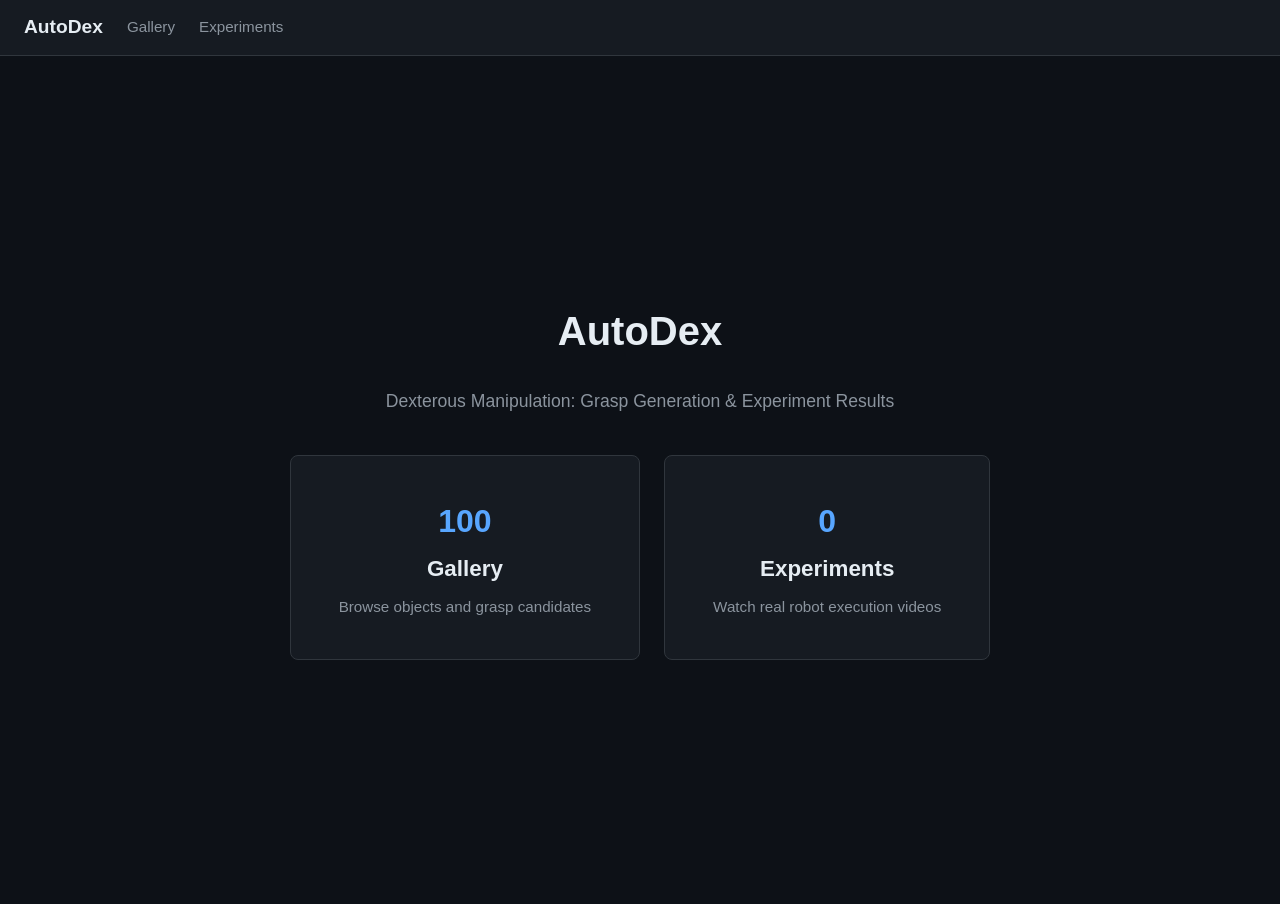
==== docs/index.html @ 4f487a07 "Initial commit: gallery site with turntable grasp viewer" ====
<!DOCTYPE html>
<html lang="en">
<head>
  <meta charset="UTF-8">
  <meta name="viewport" content="width=device-width, initial-scale=1.0">
  <title>AutoDex</title>
  <link rel="stylesheet" href="css/style.css">
</head>
<body>
  <nav class="nav">
    <span class="nav-logo">AutoDex</span>
    <a href="gallery.html">Gallery</a>
    <a href="experiments.html">Experiments</a>
  </nav>

  <div class="landing">
    <h1>AutoDex</h1>
    <p>Dexterous Manipulation: Grasp Generation & Experiment Results</p>
    <div class="landing-cards">
      <a class="landing-card" href="gallery.html">
        <div class="card-count" id="obj-count">-</div>
        <h2>Gallery</h2>
        <p>Browse objects and grasp candidates</p>
      </a>
      <a class="landing-card" href="experiments.html">
        <div class="card-count" id="exp-count">-</div>
        <h2>Experiments</h2>
        <p>Watch real robot execution videos</p>
      </a>
    </div>
  </div>

  <script>
    fetch('catalog.json')
      .then(r => r.json())
      .then(data => {
        document.getElementById('obj-count').textContent = data.length;
      });
    // Experiment count - placeholder until experiments catalog exists
    document.getElementById('exp-count').textContent = '0';
  </script>
</body>
</html>
---- docs/css/style.css ----
* { margin: 0; padding: 0; box-sizing: border-box; }

:root {
  --bg: #0d1117;
  --surface: #161b22;
  --border: #30363d;
  --text: #e6edf3;
  --text-muted: #8b949e;
  --accent: #58a6ff;
  --accent-hover: #79c0ff;
  --green: #3fb950;
  --radius: 8px;
}

body {
  font-family: -apple-system, BlinkMacSystemFont, 'Segoe UI', Helvetica, Arial, sans-serif;
  background: var(--bg);
  color: var(--text);
  line-height: 1.6;
}

a { color: var(--accent); text-decoration: none; }
a:hover { color: var(--accent-hover); }

/* Nav */
.nav {
  background: var(--surface);
  border-bottom: 1px solid var(--border);
  padding: 12px 24px;
  display: flex;
  align-items: center;
  gap: 24px;
  position: sticky;
  top: 0;
  z-index: 100;
}
.nav-logo {
  font-size: 1.2em;
  font-weight: 700;
  color: var(--text);
}
.nav a { color: var(--text-muted); font-size: 0.95em; }
.nav a:hover, .nav a.active { color: var(--text); }

/* Landing */
.landing {
  display: flex;
  flex-direction: column;
  align-items: center;
  justify-content: center;
  min-height: calc(100vh - 52px);
  gap: 16px;
}
.landing h1 { font-size: 2.5em; margin-bottom: 8px; }
.landing p { color: var(--text-muted); font-size: 1.1em; margin-bottom: 24px; }
.landing-cards {
  display: flex;
  gap: 24px;
}
.landing-card {
  background: var(--surface);
  border: 1px solid var(--border);
  border-radius: var(--radius);
  padding: 40px 48px;
  text-align: center;
  transition: border-color 0.2s, transform 0.2s;
  cursor: pointer;
  text-decoration: none;
  color: var(--text);
}
.landing-card:hover {
  border-color: var(--accent);
  transform: translateY(-2px);
  color: var(--text);
}
.landing-card h2 { font-size: 1.4em; margin-bottom: 8px; }
.landing-card p { color: var(--text-muted); font-size: 0.95em; margin: 0; }
.landing-card .card-count {
  font-size: 2em;
  font-weight: 700;
  color: var(--accent);
  margin-bottom: 4px;
}

/* Container */
.container { max-width: 1200px; margin: 0 auto; padding: 24px; }

/* Search */
.search-bar {
  width: 100%;
  padding: 10px 16px;
  background: var(--surface);
  border: 1px solid var(--border);
  border-radius: var(--radius);
  color: var(--text);
  font-size: 1em;
  margin-bottom: 24px;
  outline: none;
}
.search-bar:focus { border-color: var(--accent); }
.search-bar::placeholder { color: var(--text-muted); }

/* Object Grid */
.grid {
  display: grid;
  grid-template-columns: repeat(auto-fill, minmax(180px, 1fr));
  gap: 16px;
}
.grid-item {
  background: var(--surface);
  border: 1px solid var(--border);
  border-radius: var(--radius);
  overflow: hidden;
  cursor: pointer;
  transition: border-color 0.2s, transform 0.15s;
}
.grid-item:hover {
  border-color: var(--accent);
  transform: translateY(-2px);
}
.grid-item img {
  width: 100%;
  aspect-ratio: 1;
  object-fit: cover;
  background: #1a1f26;
}
.grid-item .label {
  padding: 8px 10px;
  font-size: 0.85em;
  white-space: nowrap;
  overflow: hidden;
  text-overflow: ellipsis;
}
.grid-item .hands-info {
  padding: 0 10px 8px;
  font-size: 0.75em;
  color: var(--text-muted);
}

/* Object Detail */
.object-header {
  display: flex;
  align-items: center;
  gap: 16px;
  margin-bottom: 24px;
}
.object-header h1 { font-size: 1.8em; }
.back-link { color: var(--text-muted); font-size: 0.9em; }

/* Tabs */
.tabs {
  display: flex;
  gap: 0;
  margin-bottom: 24px;
  border-bottom: 1px solid var(--border);
}
.tab {
  padding: 10px 20px;
  cursor: pointer;
  color: var(--text-muted);
  border-bottom: 2px solid transparent;
  transition: color 0.2s, border-color 0.2s;
  background: none;
  border-top: none;
  border-left: none;
  border-right: none;
  font-size: 0.95em;
}
.tab:hover { color: var(--text); }
.tab.active {
  color: var(--text);
  border-bottom-color: var(--accent);
}
.tab.disabled {
  color: var(--text-muted);
  opacity: 0.4;
  cursor: not-allowed;
}

/* Video Grid */
.video-grid {
  display: grid;
  grid-template-columns: repeat(auto-fill, minmax(280px, 1fr));
  gap: 16px;
}
.video-card {
  background: var(--surface);
  border: 1px solid var(--border);
  border-radius: var(--radius);
  overflow: hidden;
}
.video-card video {
  width: 100%;
  aspect-ratio: 16/9;
  background: #000;
}
.video-card .video-info {
  padding: 8px 12px;
  display: flex;
  justify-content: space-between;
  align-items: center;
}
.video-card .rank {
  font-weight: 600;
  font-size: 0.9em;
}
.video-card .rank-badge {
  background: var(--accent);
  color: var(--bg);
  padding: 2px 8px;
  border-radius: 4px;
  font-size: 0.8em;
  font-weight: 700;
}

/* Experiments */
.exp-placeholder {
  text-align: center;
  padding: 80px 24px;
  color: var(--text-muted);
}
.exp-placeholder h2 { margin-bottom: 8px; color: var(--text); }

/* Loading */
.loading {
  text-align: center;
  padding: 48px;
  color: var(--text-muted);
}

/* Stats bar */
.stats-bar {
  display: flex;
  gap: 16px;
  margin-bottom: 16px;
  color: var(--text-muted);
  font-size: 0.9em;
}

@media (max-width: 640px) {
  .grid { grid-template-columns: repeat(auto-fill, minmax(140px, 1fr)); }
  .video-grid { grid-template-columns: 1fr; }
  .landing-cards { flex-direction: column; }
  .landing-card { padding: 24px 32px; }
}
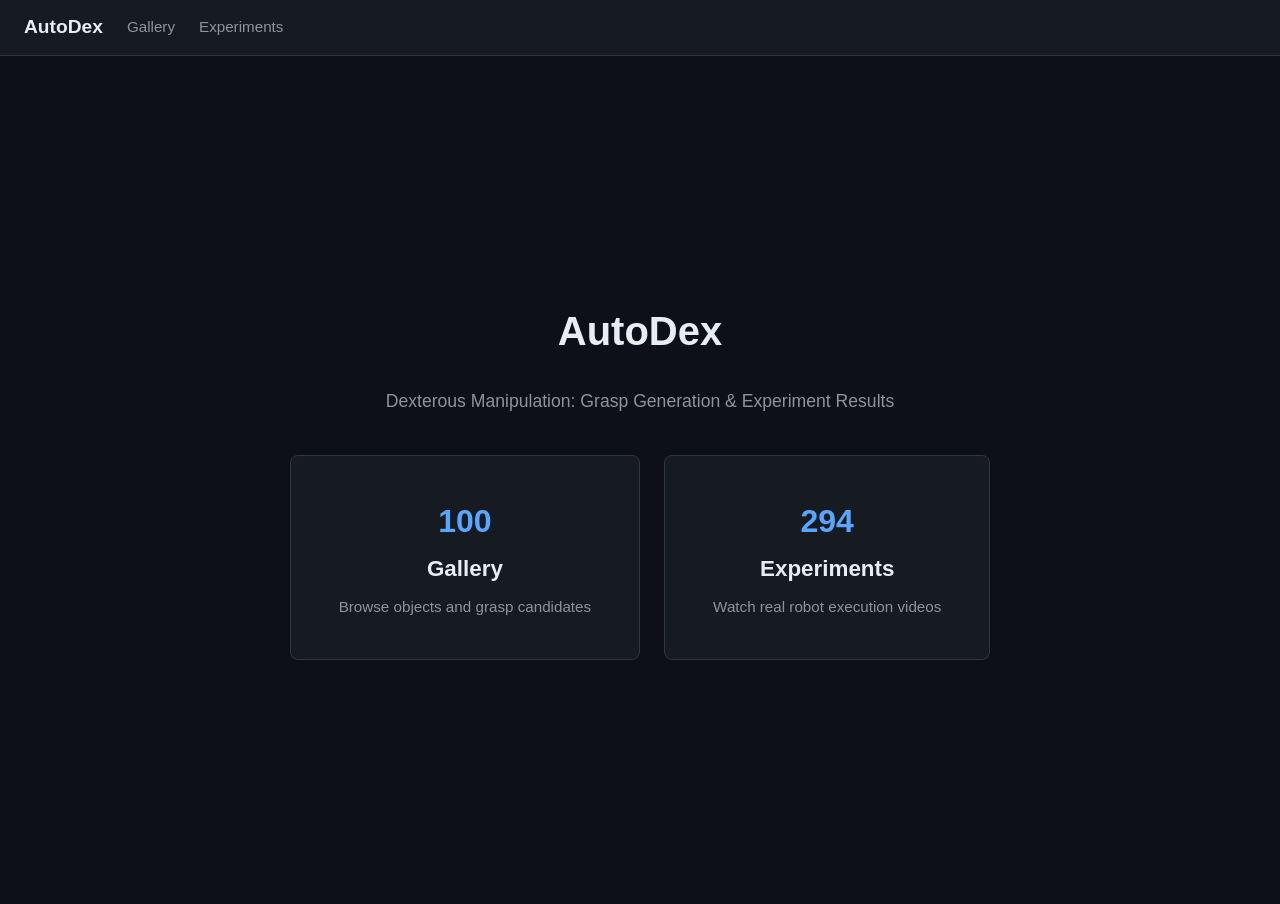
==== commit 8216c968: "Add experiments dashboard with stats and object table" ====
--- a/docs/index.html
+++ b/docs/index.html
@@ -36,8 +36,13 @@
       .then(data => {
         document.getElementById('obj-count').textContent = data.length;
       });
-    // Experiment count - placeholder until experiments catalog exists
-    document.getElementById('exp-count').textContent = '0';
+    fetch('experiments.json')
+      .then(r => r.json())
+      .then(exp => {
+        const total = Object.values(exp).reduce((s, h) =>
+          s + Object.values(h).reduce((s2, o) => s2 + Object.keys(o).length, 0), 0);
+        document.getElementById('exp-count').textContent = total;
+      }).catch(() => { document.getElementById('exp-count').textContent = '0'; });
   </script>
 </body>
 </html>
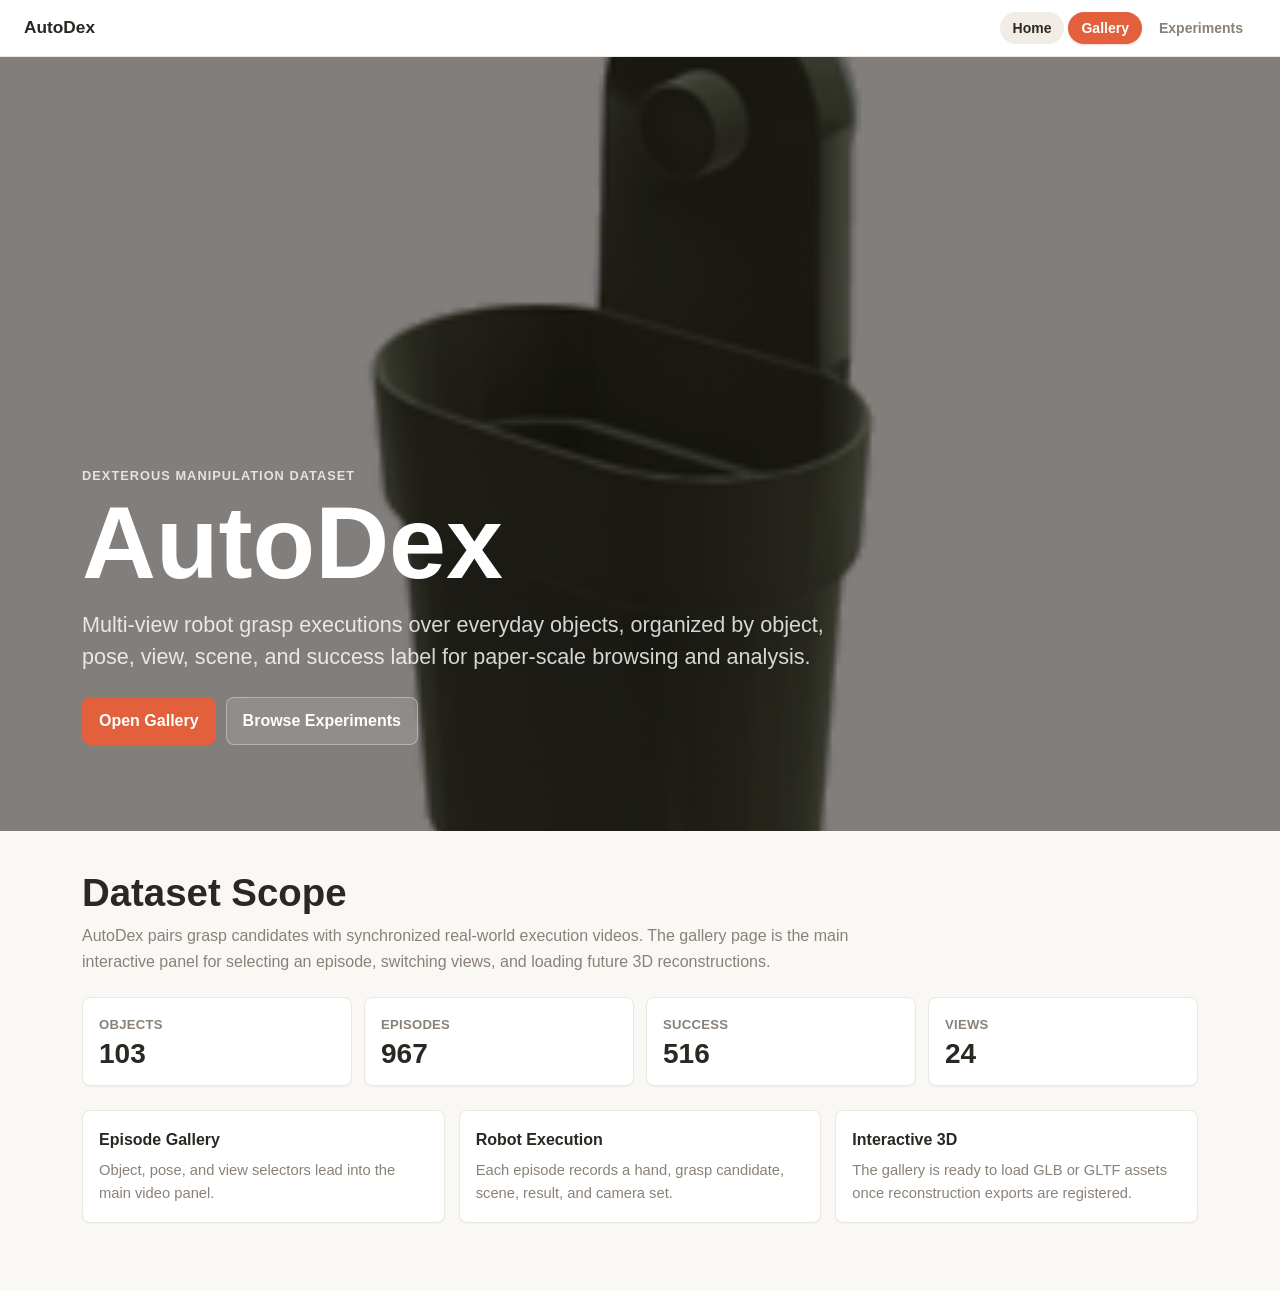
==== commit f2694493: "Sync gallery site to interactive-3D version (match gohyunsu/autodex) - Add assets3d.json manifest + " ====
--- a/docs/index.html
+++ b/docs/index.html
@@ -5,44 +5,259 @@
   <meta name="viewport" content="width=device-width, initial-scale=1.0">
   <title>AutoDex</title>
   <link rel="stylesheet" href="css/style.css">
+  <style>
+    .landing-page {
+      padding: 0;
+      max-width: none;
+    }
+
+    .paper-hero {
+      position: relative;
+      min-height: calc(100vh - 126px);
+      overflow: hidden;
+      display: flex;
+      align-items: flex-end;
+      background: #171513;
+    }
+
+    .paper-hero video {
+      position: absolute;
+      inset: 0;
+      width: 100%;
+      height: 100%;
+      object-fit: cover;
+      opacity: .82;
+    }
+
+    .paper-hero::after {
+      content: "";
+      position: absolute;
+      inset: 0;
+      background: rgba(20, 16, 12, .42);
+    }
+
+    .hero-copy {
+      position: relative;
+      z-index: 1;
+      width: min(1180px, 100%);
+      margin: 0 auto;
+      padding: clamp(42px, 7vw, 86px) 32px;
+      color: #fff;
+    }
+
+    .hero-kicker {
+      color: rgba(255, 255, 255, .78);
+      font-size: .8em;
+      font-weight: 850;
+      letter-spacing: .08em;
+      text-transform: uppercase;
+    }
+
+    .hero-copy h1 {
+      max-width: 900px;
+      margin-top: 10px;
+      font-size: clamp(3.4rem, 8vw, 7rem);
+      line-height: .92;
+      letter-spacing: 0;
+    }
+
+    .hero-copy p {
+      max-width: 760px;
+      margin-top: 18px;
+      color: rgba(255, 255, 255, .82);
+      font-size: clamp(1.02rem, 1.8vw, 1.35rem);
+      line-height: 1.5;
+    }
+
+    .hero-actions {
+      display: flex;
+      flex-wrap: wrap;
+      gap: 10px;
+      margin-top: 24px;
+    }
+
+    .hero-btn {
+      display: inline-flex;
+      align-items: center;
+      justify-content: center;
+      min-height: 42px;
+      padding: 10px 16px;
+      border: 1px solid rgba(255, 255, 255, .34);
+      border-radius: var(--radius);
+      background: rgba(255, 255, 255, .12);
+      color: #fff;
+      font-weight: 850;
+      backdrop-filter: blur(10px);
+    }
+
+    .hero-btn.primary {
+      border-color: var(--accent);
+      background: var(--accent);
+    }
+
+    .hero-btn:hover {
+      color: #fff;
+      background: rgba(255, 255, 255, .2);
+    }
+
+    .hero-btn.primary:hover {
+      background: var(--accent-hover);
+    }
+
+    .landing-section {
+      max-width: 1180px;
+      margin: 0 auto;
+      padding: 42px 32px 68px;
+    }
+
+    .landing-section h2 {
+      font-size: clamp(1.7rem, 3vw, 2.7rem);
+      line-height: 1.05;
+      letter-spacing: 0;
+    }
+
+    .landing-section p {
+      margin-top: 10px;
+      color: var(--text-muted);
+      max-width: 780px;
+    }
+
+    .landing-metrics {
+      display: grid;
+      grid-template-columns: repeat(4, minmax(0, 1fr));
+      gap: 12px;
+      margin-top: 22px;
+    }
+
+    .landing-flow {
+      display: grid;
+      grid-template-columns: repeat(3, minmax(0, 1fr));
+      gap: 14px;
+      margin-top: 24px;
+    }
+
+    .flow-item {
+      padding: 16px;
+      background: var(--surface);
+      border: 1px solid var(--line);
+      border-radius: var(--radius);
+      box-shadow: var(--shadow-soft);
+    }
+
+    .flow-item h3 {
+      font-size: 1em;
+    }
+
+    .flow-item p {
+      margin-top: 6px;
+      font-size: .92em;
+    }
+
+    @media (max-width: 760px) {
+      .hero-copy {
+        padding: 38px 18px;
+      }
+
+      .landing-section {
+        padding-left: 18px;
+        padding-right: 18px;
+      }
+
+      .landing-metrics,
+      .landing-flow {
+        grid-template-columns: 1fr;
+      }
+    }
+  </style>
 </head>
 <body>
   <nav class="nav">
-    <span class="nav-logo">AutoDex</span>
-    <a href="gallery.html">Gallery</a>
-    <a href="experiments.html">Experiments</a>
+    <a class="nav-logo" href="index.html">AutoDex</a>
+    <div class="nav-links">
+      <a href="index.html" class="active">Home</a>
+      <a href="gallery.html" class="cta">Gallery</a>
+      <a href="experiments.html">Experiments</a>
+    </div>
   </nav>
 
-  <div class="landing">
-    <h1>AutoDex</h1>
-    <p>Dexterous Manipulation: Grasp Generation & Experiment Results</p>
-    <div class="landing-cards">
-      <a class="landing-card" href="gallery.html">
-        <div class="card-count" id="obj-count">-</div>
-        <h2>Gallery</h2>
-        <p>Browse objects and grasp candidates</p>
-      </a>
-      <a class="landing-card" href="experiments.html">
-        <div class="card-count" id="exp-count">-</div>
-        <h2>Experiments</h2>
-        <p>Watch real robot execution videos</p>
-      </a>
-    </div>
-  </div>
+  <main class="landing-page">
+    <section class="paper-hero">
+      <video autoplay muted loop playsinline preload="metadata" poster="objects/attached_container/thumb.png?v=24">
+        <source src="https://huggingface.co/datasets/willi19/autodex-gallery/resolve/main/experiments/inspire/attached_container/000/24080331.mp4" type="video/mp4">
+      </video>
+      <div class="hero-copy">
+        <div class="hero-kicker">Dexterous manipulation dataset</div>
+        <h1>AutoDex</h1>
+        <p>Multi-view robot grasp executions over everyday objects, organized by object, pose, view, scene, and success label for paper-scale browsing and analysis.</p>
+        <div class="hero-actions">
+          <a class="hero-btn primary" href="gallery.html">Open Gallery</a>
+          <a class="hero-btn" href="experiments.html">Browse Experiments</a>
+        </div>
+      </div>
+    </section>
+
+    <section class="landing-section">
+      <h2>Dataset Scope</h2>
+      <p>AutoDex pairs grasp candidates with synchronized real-world execution videos. The gallery page is the main interactive panel for selecting an episode, switching views, and loading future 3D reconstructions.</p>
+
+      <div class="landing-metrics">
+        <div class="metric-card">
+          <div class="metric-label">Objects</div>
+          <div class="metric-value" id="obj-count">-</div>
+        </div>
+        <div class="metric-card">
+          <div class="metric-label">Episodes</div>
+          <div class="metric-value" id="exp-count">-</div>
+        </div>
+        <div class="metric-card">
+          <div class="metric-label">Success</div>
+          <div class="metric-value" id="success-count">-</div>
+        </div>
+        <div class="metric-card">
+          <div class="metric-label">Views</div>
+          <div class="metric-value" id="view-count">-</div>
+        </div>
+      </div>
+
+      <div class="landing-flow">
+        <div class="flow-item">
+          <h3>Episode Gallery</h3>
+          <p>Object, pose, and view selectors lead into the main video panel.</p>
+        </div>
+        <div class="flow-item">
+          <h3>Robot Execution</h3>
+          <p>Each episode records a hand, grasp candidate, scene, result, and camera set.</p>
+        </div>
+        <div class="flow-item">
+          <h3>Interactive 3D</h3>
+          <p>The gallery is ready to load GLB or GLTF assets once reconstruction exports are registered.</p>
+        </div>
+      </div>
+    </section>
+  </main>
 
   <script>
-    fetch('catalog.json')
-      .then(r => r.json())
-      .then(data => {
-        document.getElementById('obj-count').textContent = data.length;
+    Promise.all([
+      fetch('catalog.json').then(r => r.json()),
+      fetch('experiments.json').then(r => r.json()).catch(() => ({}))
+    ]).then(([catalog, experiments]) => {
+      let totalExp = 0;
+      let success = 0;
+      const views = new Set();
+      Object.values(experiments).forEach(hand => {
+        Object.values(hand || {}).forEach(obj => {
+          Object.values(obj || {}).forEach(exp => {
+            totalExp += 1;
+            if (exp.status === 'success') success += 1;
+            (exp.cameras || []).forEach(cam => views.add(cam));
+          });
+        });
       });
-    fetch('experiments.json')
-      .then(r => r.json())
-      .then(exp => {
-        const total = Object.values(exp).reduce((s, h) =>
-          s + Object.values(h).reduce((s2, o) => s2 + Object.keys(o).length, 0), 0);
-        document.getElementById('exp-count').textContent = total;
-      }).catch(() => { document.getElementById('exp-count').textContent = '0'; });
+      document.getElementById('obj-count').textContent = catalog.length;
+      document.getElementById('exp-count').textContent = totalExp.toLocaleString();
+      document.getElementById('success-count').textContent = success.toLocaleString();
+      document.getElementById('view-count').textContent = views.size.toLocaleString();
+    });
   </script>
 </body>
 </html>
--- a/docs/css/style.css
+++ b/docs/css/style.css
@@ -1,245 +1,550 @@
 * { margin: 0; padding: 0; box-sizing: border-box; }
 
 :root {
-  --bg: #0d1117;
-  --surface: #161b22;
-  --border: #30363d;
-  --text: #e6edf3;
-  --text-muted: #8b949e;
-  --accent: #58a6ff;
-  --accent-hover: #79c0ff;
-  --green: #3fb950;
+  --bg: #faf8f5;
+  --surface: #ffffff;
+  --surface-2: #f5f0e9;
+  --line: #ece7e0;
+  --line-strong: #ddd4c8;
+  --text: #2b2722;
+  --text-muted: #8a8178;
+  --accent: #e2603b;
+  --accent-hover: #c94f30;
+  --accent-soft: #fdeee9;
+  --green: #6fae58;
+  --red: #d9584a;
+  --blue: #4f7fb8;
   --radius: 8px;
+  --shadow-soft: 0 1px 2px rgba(40, 30, 20, 0.04);
+  --shadow-lift: 0 14px 30px rgba(40, 30, 20, 0.10);
 }
 
 body {
-  font-family: -apple-system, BlinkMacSystemFont, 'Segoe UI', Helvetica, Arial, sans-serif;
+  min-height: 100vh;
   background: var(--bg);
   color: var(--text);
+  font-family: -apple-system, BlinkMacSystemFont, "Segoe UI", Helvetica, Arial, sans-serif;
   line-height: 1.6;
+  -webkit-font-smoothing: antialiased;
 }
 
 a { color: var(--accent); text-decoration: none; }
 a:hover { color: var(--accent-hover); }
-
-/* Nav */
+button, input, select { font: inherit; }
+button { cursor: pointer; }
+
+.wrap,
+.container {
+  max-width: 1180px;
+  margin: 0 auto;
+  padding: 0 32px;
+}
+
+.container { padding-top: 28px; padding-bottom: 72px; }
+
 .nav {
-  background: var(--surface);
-  border-bottom: 1px solid var(--border);
-  padding: 12px 24px;
-  display: flex;
-  align-items: center;
-  gap: 24px;
   position: sticky;
   top: 0;
   z-index: 100;
-}
+  display: flex;
+  align-items: center;
+  gap: 24px;
+  min-height: 54px;
+  padding: 12px 24px;
+  background: rgba(255, 255, 255, 0.94);
+  border-bottom: 1px solid var(--line);
+  backdrop-filter: blur(10px);
+}
+
 .nav-logo {
-  font-size: 1.2em;
+  flex: 0 0 auto;
+  color: var(--text);
+  font-size: 1.08em;
+  font-weight: 800;
+  letter-spacing: 0;
+}
+
+.nav-links {
+  display: flex;
+  align-items: center;
+  flex-wrap: wrap;
+  gap: 4px;
+  margin-left: auto;
+}
+
+.nav a:not(.nav-logo),
+.nav-links a {
+  display: inline-flex;
+  align-items: center;
+  min-height: 32px;
+  padding: 8px 13px;
+  border-radius: 999px;
+  color: var(--text-muted);
+  font-size: 14px;
+  font-weight: 600;
+  line-height: 1;
+}
+
+.nav a:not(.nav-logo):hover,
+.nav a.active,
+.nav-links a:hover {
+  color: var(--text);
+  background: #f1ece5;
+}
+
+.nav a.cta,
+.nav-links a.cta {
+  background: var(--accent);
+  color: #fff;
+  box-shadow: 0 1px 2px rgba(226, 96, 59, 0.24);
+}
+
+.nav a.cta:hover,
+.nav-links a.cta:hover {
+  background: var(--accent-hover);
+  color: #fff;
+}
+
+.landing {
+  min-height: calc(100vh - 54px);
+  padding: 50px 32px 72px;
+  display: flex;
+  flex-direction: column;
+  align-items: center;
+  justify-content: center;
+  text-align: center;
+}
+
+.landing h1,
+.page-title {
+  font-size: clamp(2.4rem, 6vw, 5rem);
+  line-height: 0.98;
+  letter-spacing: 0;
+  color: var(--text);
+}
+
+.landing p,
+.page-subtitle {
+  max-width: 760px;
+  margin: 18px auto 0;
+  color: var(--text-muted);
+  font-size: 1.18em;
+  line-height: 1.55;
+}
+
+.landing-cards {
+  width: min(900px, 100%);
+  display: grid;
+  grid-template-columns: repeat(2, minmax(0, 1fr));
+  gap: 18px;
+  margin-top: 36px;
+}
+
+.landing-card,
+.metric-card,
+.grid-item,
+.video-card,
+.viewer-panel,
+.object-summary,
+.exp-row,
+.asset-panel {
+  background: var(--surface);
+  border: 1px solid var(--line);
+  border-radius: var(--radius);
+  box-shadow: var(--shadow-soft);
+}
+
+.landing-card {
+  padding: 28px 30px;
+  color: var(--text);
+  text-align: left;
+  transition: border-color .18s, transform .18s, box-shadow .18s;
+}
+
+.landing-card:hover,
+.grid-item:hover,
+.video-card:hover {
+  border-color: var(--accent);
+  box-shadow: var(--shadow-lift);
+  transform: translateY(-2px);
+  color: var(--text);
+}
+
+.landing-card .card-count {
+  color: var(--accent);
+  font-size: 2.2em;
+  font-weight: 800;
+  line-height: 1;
+}
+
+.landing-card h2 { margin-top: 14px; font-size: 1.45em; }
+.landing-card p { margin: 6px 0 0; font-size: .98em; }
+
+.page-hero {
+  padding: 42px 0 20px;
+  text-align: center;
+}
+
+.metric-grid {
+  display: grid;
+  grid-template-columns: repeat(4, minmax(0, 1fr));
+  gap: 12px;
+  margin-top: 26px;
+}
+
+.metric-card {
+  padding: 16px;
+  text-align: left;
+}
+
+.metric-label {
+  color: var(--text-muted);
+  font-size: .82em;
   font-weight: 700;
-  color: var(--text);
-}
-.nav a { color: var(--text-muted); font-size: 0.95em; }
-.nav a:hover, .nav a.active { color: var(--text); }
-
-/* Landing */
-.landing {
-  display: flex;
-  flex-direction: column;
-  align-items: center;
-  justify-content: center;
-  min-height: calc(100vh - 52px);
-  gap: 16px;
-}
-.landing h1 { font-size: 2.5em; margin-bottom: 8px; }
-.landing p { color: var(--text-muted); font-size: 1.1em; margin-bottom: 24px; }
-.landing-cards {
-  display: flex;
-  gap: 24px;
-}
-.landing-card {
+  text-transform: uppercase;
+  letter-spacing: .02em;
+}
+
+.metric-value {
+  margin-top: 4px;
+  font-size: 1.75em;
+  font-weight: 800;
+  color: var(--text);
+  line-height: 1.1;
+}
+
+.toolbar {
+  display: grid;
+  grid-template-columns: minmax(220px, 1fr) auto auto;
+  gap: 10px;
+  align-items: center;
+  margin: 18px 0 16px;
+}
+
+.search-bar,
+.control-select,
+.obj-select,
+.cam-select {
+  width: 100%;
+  min-height: 40px;
+  padding: 8px 12px;
+  border: 1px solid var(--line);
+  border-radius: var(--radius);
   background: var(--surface);
-  border: 1px solid var(--border);
-  border-radius: var(--radius);
-  padding: 40px 48px;
-  text-align: center;
-  transition: border-color 0.2s, transform 0.2s;
+  color: var(--text);
+  outline: none;
+  box-shadow: var(--shadow-soft);
+}
+
+.search-bar:focus,
+.control-select:focus,
+.obj-select:focus,
+.cam-select:focus {
+  border-color: var(--accent);
+}
+
+.stats-bar {
+  display: flex;
+  flex-wrap: wrap;
+  gap: 8px;
+  margin: 0 0 18px;
+  color: var(--text-muted);
+  font-size: .9em;
+}
+
+.chip,
+.badge {
+  display: inline-flex;
+  align-items: center;
+  min-height: 24px;
+  padding: 3px 9px;
+  border-radius: 999px;
+  background: var(--surface-2);
+  color: var(--text-muted);
+  font-size: .78em;
+  font-weight: 700;
+}
+
+.chip.accent,
+.badge-rank {
+  background: var(--accent-soft);
+  color: var(--accent-hover);
+}
+
+.chip.ok,
+.badge-success { background: #edf6e9; color: #3d7934; }
+.chip.warn,
+.badge-fail { background: #fbe9e7; color: #b34035; }
+.badge-untested { background: var(--surface-2); color: var(--text-muted); }
+
+.grid {
+  display: grid;
+  grid-template-columns: repeat(auto-fill, minmax(206px, 1fr));
+  gap: 22px;
+  padding-bottom: 72px;
+}
+
+.grid-item {
+  overflow: hidden;
+  color: var(--text);
   cursor: pointer;
-  text-decoration: none;
-  color: var(--text);
-}
-.landing-card:hover {
-  border-color: var(--accent);
-  transform: translateY(-2px);
-  color: var(--text);
-}
-.landing-card h2 { font-size: 1.4em; margin-bottom: 8px; }
-.landing-card p { color: var(--text-muted); font-size: 0.95em; margin: 0; }
-.landing-card .card-count {
-  font-size: 2em;
-  font-weight: 700;
-  color: var(--accent);
-  margin-bottom: 4px;
-}
-
-/* Container */
-.container { max-width: 1200px; margin: 0 auto; padding: 24px; }
-
-/* Search */
-.search-bar {
-  width: 100%;
-  padding: 10px 16px;
-  background: var(--surface);
-  border: 1px solid var(--border);
-  border-radius: var(--radius);
-  color: var(--text);
-  font-size: 1em;
-  margin-bottom: 24px;
-  outline: none;
-}
-.search-bar:focus { border-color: var(--accent); }
-.search-bar::placeholder { color: var(--text-muted); }
-
-/* Object Grid */
-.grid {
-  display: grid;
-  grid-template-columns: repeat(auto-fill, minmax(180px, 1fr));
-  gap: 16px;
-}
-.grid-item {
-  background: var(--surface);
-  border: 1px solid var(--border);
-  border-radius: var(--radius);
-  overflow: hidden;
-  cursor: pointer;
-  transition: border-color 0.2s, transform 0.15s;
-}
-.grid-item:hover {
-  border-color: var(--accent);
-  transform: translateY(-2px);
-}
+  transition: border-color .18s, transform .18s, box-shadow .18s;
+}
+
+.thumb-slot,
 .grid-item img {
   width: 100%;
   aspect-ratio: 1;
+  background:
+    linear-gradient(135deg, rgba(226, 96, 59, .10), rgba(253, 238, 233, .78)),
+    var(--surface-2);
+}
+
+.thumb-slot {
+  position: relative;
+  overflow: hidden;
+  display: flex;
+  align-items: center;
+  justify-content: center;
+}
+
+.grid-item img {
+  display: block;
   object-fit: cover;
-  background: #1a1f26;
-}
+}
+
 .grid-item .label {
-  padding: 8px 10px;
-  font-size: 0.85em;
+  padding: 12px 12px 2px;
+  font-size: .98em;
+  font-weight: 800;
   white-space: nowrap;
   overflow: hidden;
   text-overflow: ellipsis;
 }
+
 .grid-item .hands-info {
-  padding: 0 10px 8px;
-  font-size: 0.75em;
-  color: var(--text-muted);
-}
-
-/* Object Detail */
-.object-header {
-  display: flex;
-  align-items: center;
+  display: flex;
+  flex-wrap: wrap;
+  gap: 6px;
+  padding: 8px 12px 12px;
+}
+
+.object-layout {
+  display: grid;
+  grid-template-columns: 300px minmax(0, 1fr);
+  align-items: start;
+  gap: 18px;
+}
+
+.object-summary {
+  position: sticky;
+  top: 78px;
+  overflow: hidden;
+}
+
+.object-summary img {
+  width: 100%;
+  aspect-ratio: 1;
+  object-fit: cover;
+  background: var(--surface-2);
+}
+
+.object-summary-body { padding: 16px; }
+.object-summary h1 { font-size: 1.35em; line-height: 1.2; }
+.object-summary .sub { margin-top: 5px; color: var(--text-muted); font-size: .92em; }
+
+.asset-panel {
+  margin-top: 12px;
+  padding: 12px;
+}
+
+.asset-panel h2 {
+  font-size: .95em;
+  margin-bottom: 8px;
+}
+
+.model-shell {
+  position: relative;
+  overflow: hidden;
+  border: 1px solid var(--line);
+  border-radius: var(--radius);
+  background: var(--surface-2);
+  aspect-ratio: 1;
+}
+
+model-viewer {
+  width: 100%;
+  height: 100%;
+  background: var(--surface-2);
+}
+
+.asset-empty {
+  height: 100%;
+  min-height: 170px;
+  display: flex;
+  align-items: center;
+  justify-content: center;
+  padding: 18px;
+  color: var(--text-muted);
+  text-align: center;
+  font-size: .9em;
+}
+
+.tabs {
+  display: flex;
+  gap: 0;
+  margin-bottom: 18px;
+  border-bottom: 1px solid var(--line);
+}
+
+.tab {
+  padding: 10px 18px;
+  border: 0;
+  border-bottom: 2px solid transparent;
+  background: none;
+  color: var(--text-muted);
+  font-weight: 800;
+  transition: color .18s, border-color .18s;
+}
+
+.tab:hover,
+.tab.active {
+  color: var(--text);
+  border-bottom-color: var(--accent);
+}
+
+.controls {
+  display: grid;
+  grid-template-columns: minmax(220px, 1fr) auto auto;
+  gap: 10px;
+  align-items: center;
+  margin-bottom: 18px;
+}
+
+.view-toggle {
+  display: inline-flex;
+  overflow: hidden;
+  border: 1px solid var(--line);
+  border-radius: var(--radius);
+  background: var(--surface);
+  box-shadow: var(--shadow-soft);
+}
+
+.view-btn {
+  min-height: 40px;
+  padding: 8px 15px;
+  border: 0;
+  border-right: 1px solid var(--line);
+  background: transparent;
+  color: var(--text-muted);
+  font-weight: 700;
+}
+
+.view-btn:last-child { border-right: 0; }
+.view-btn.active { background: var(--accent); color: #fff; }
+.view-btn:hover:not(.active) { color: var(--text); }
+
+.grasp-count,
+.exp-stats {
+  display: flex;
+  align-items: center;
+  flex-wrap: wrap;
+  gap: 8px;
+  color: var(--text-muted);
+  font-size: .9em;
+}
+
+.stat { display: inline-flex; align-items: center; gap: 6px; }
+.stat-dot { width: 9px; height: 9px; border-radius: 50%; display: inline-block; }
+.stat-dot.success { background: var(--green); }
+.stat-dot.fail { background: var(--red); }
+.stat-dot.untested { background: var(--line-strong); }
+
+.grasp-grid,
+.video-grid {
+  display: grid;
+  grid-template-columns: repeat(auto-fill, minmax(238px, 1fr));
   gap: 16px;
-  margin-bottom: 24px;
-}
-.object-header h1 { font-size: 1.8em; }
-.back-link { color: var(--text-muted); font-size: 0.9em; }
-
-/* Tabs */
-.tabs {
-  display: flex;
-  gap: 0;
-  margin-bottom: 24px;
-  border-bottom: 1px solid var(--border);
-}
-.tab {
-  padding: 10px 20px;
-  cursor: pointer;
-  color: var(--text-muted);
-  border-bottom: 2px solid transparent;
-  transition: color 0.2s, border-color 0.2s;
-  background: none;
-  border-top: none;
-  border-left: none;
-  border-right: none;
-  font-size: 0.95em;
-}
-.tab:hover { color: var(--text); }
-.tab.active {
-  color: var(--text);
-  border-bottom-color: var(--accent);
-}
-.tab.disabled {
-  color: var(--text-muted);
-  opacity: 0.4;
-  cursor: not-allowed;
-}
-
-/* Video Grid */
-.video-grid {
-  display: grid;
-  grid-template-columns: repeat(auto-fill, minmax(280px, 1fr));
-  gap: 16px;
-}
-.video-card {
-  background: var(--surface);
-  border: 1px solid var(--border);
-  border-radius: var(--radius);
-  overflow: hidden;
-}
-.video-card video {
+}
+
+.grasp-card,
+.video-card,
+.exp-row {
+  overflow: hidden;
+  transition: border-color .18s, transform .18s, box-shadow .18s;
+}
+
+.grasp-card video,
+.video-card video,
+.exp-video-cell video {
   width: 100%;
-  aspect-ratio: 16/9;
-  background: #000;
-}
-.video-card .video-info {
-  padding: 8px 12px;
-  display: flex;
+  aspect-ratio: 16 / 9;
+  display: block;
+  background: #111;
+}
+
+.grasp-card .card-footer,
+.video-card .video-info,
+.exp-row-header {
+  display: flex;
+  align-items: center;
   justify-content: space-between;
-  align-items: center;
-}
-.video-card .rank {
-  font-weight: 600;
-  font-size: 0.9em;
-}
-.video-card .rank-badge {
-  background: var(--accent);
-  color: var(--bg);
-  padding: 2px 8px;
-  border-radius: 4px;
-  font-size: 0.8em;
+  gap: 10px;
+  padding: 10px 12px;
+}
+
+.dl-btn {
+  border: 0;
+  background: transparent;
+  color: var(--text-muted);
+  font-weight: 800;
+}
+
+.dl-btn:hover { color: var(--accent); }
+
+.exp-list { display: flex; flex-direction: column; gap: 18px; }
+.exp-row-header { border-bottom: 1px solid var(--line); }
+.exp-row-header h3 { font-size: 1em; }
+.exp-videos {
+  display: grid;
+  grid-template-columns: 1fr 1fr;
+  gap: 1px;
+  background: var(--line);
+}
+.exp-video-cell { padding: 10px; background: var(--surface); }
+.cell-label { margin-bottom: 5px; color: var(--text-muted); font-size: .82em; font-weight: 700; }
+
+.empty-state,
+.loading {
+  padding: 56px 24px;
+  color: var(--text-muted);
+  text-align: center;
+}
+
+.back-link {
+  display: inline-flex;
+  margin-bottom: 14px;
+  color: var(--text-muted);
   font-weight: 700;
 }
 
-/* Experiments */
-.exp-placeholder {
-  text-align: center;
-  padding: 80px 24px;
-  color: var(--text-muted);
-}
-.exp-placeholder h2 { margin-bottom: 8px; color: var(--text); }
-
-/* Loading */
-.loading {
-  text-align: center;
-  padding: 48px;
-  color: var(--text-muted);
-}
-
-/* Stats bar */
-.stats-bar {
-  display: flex;
-  gap: 16px;
-  margin-bottom: 16px;
-  color: var(--text-muted);
-  font-size: 0.9em;
+@media (max-width: 900px) {
+  .metric-grid { grid-template-columns: repeat(2, minmax(0, 1fr)); }
+  .toolbar,
+  .controls { grid-template-columns: 1fr; }
+  .object-layout { grid-template-columns: 1fr; }
+  .object-summary { position: static; }
+  .exp-videos { grid-template-columns: 1fr; }
 }
 
 @media (max-width: 640px) {
-  .grid { grid-template-columns: repeat(auto-fill, minmax(140px, 1fr)); }
+  .wrap,
+  .container { padding-left: 20px; padding-right: 20px; }
+  .nav { padding: 12px 16px; }
+  .nav a:not(.nav-logo):not(.cta) { display: none; }
+  .landing-cards,
+  .metric-grid { grid-template-columns: 1fr; }
+  .grid { grid-template-columns: repeat(auto-fill, minmax(150px, 1fr)); gap: 14px; }
+  .grasp-grid,
   .video-grid { grid-template-columns: 1fr; }
-  .landing-cards { flex-direction: column; }
-  .landing-card { padding: 24px 32px; }
-}
+}
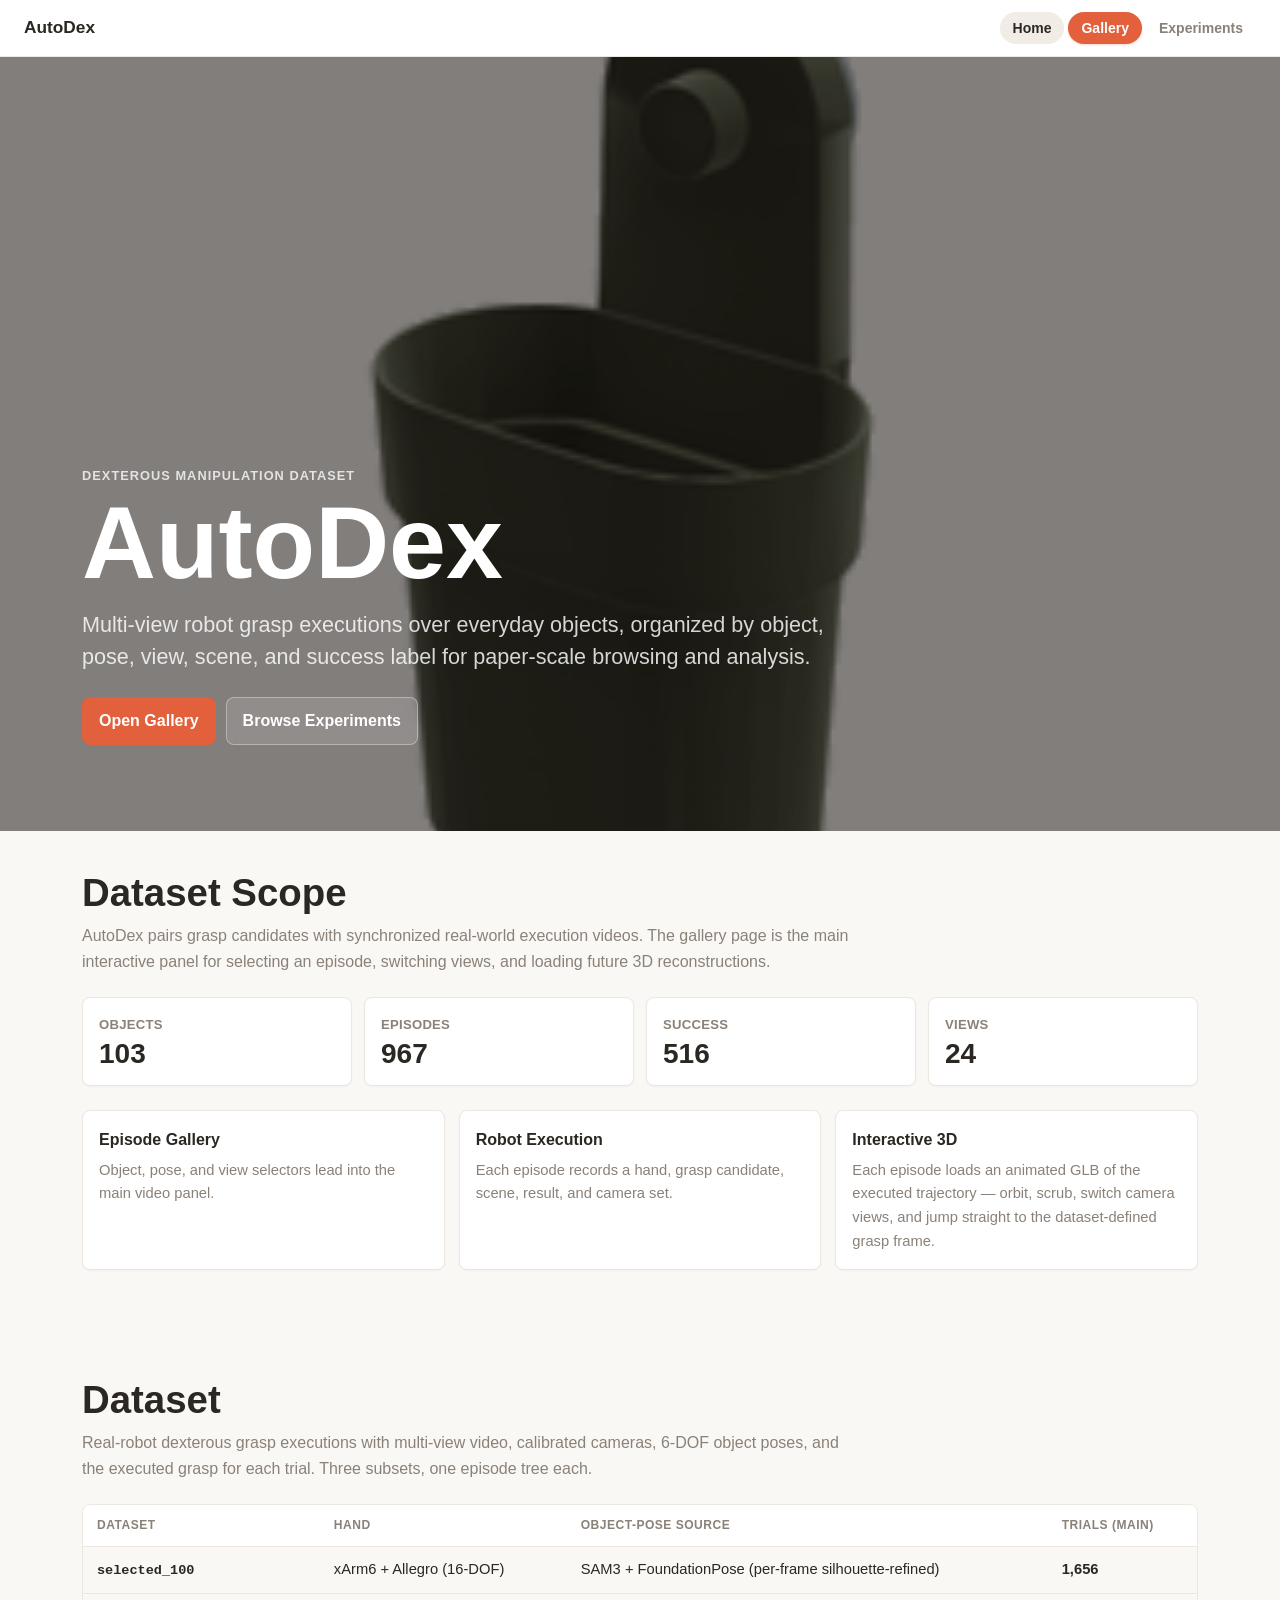
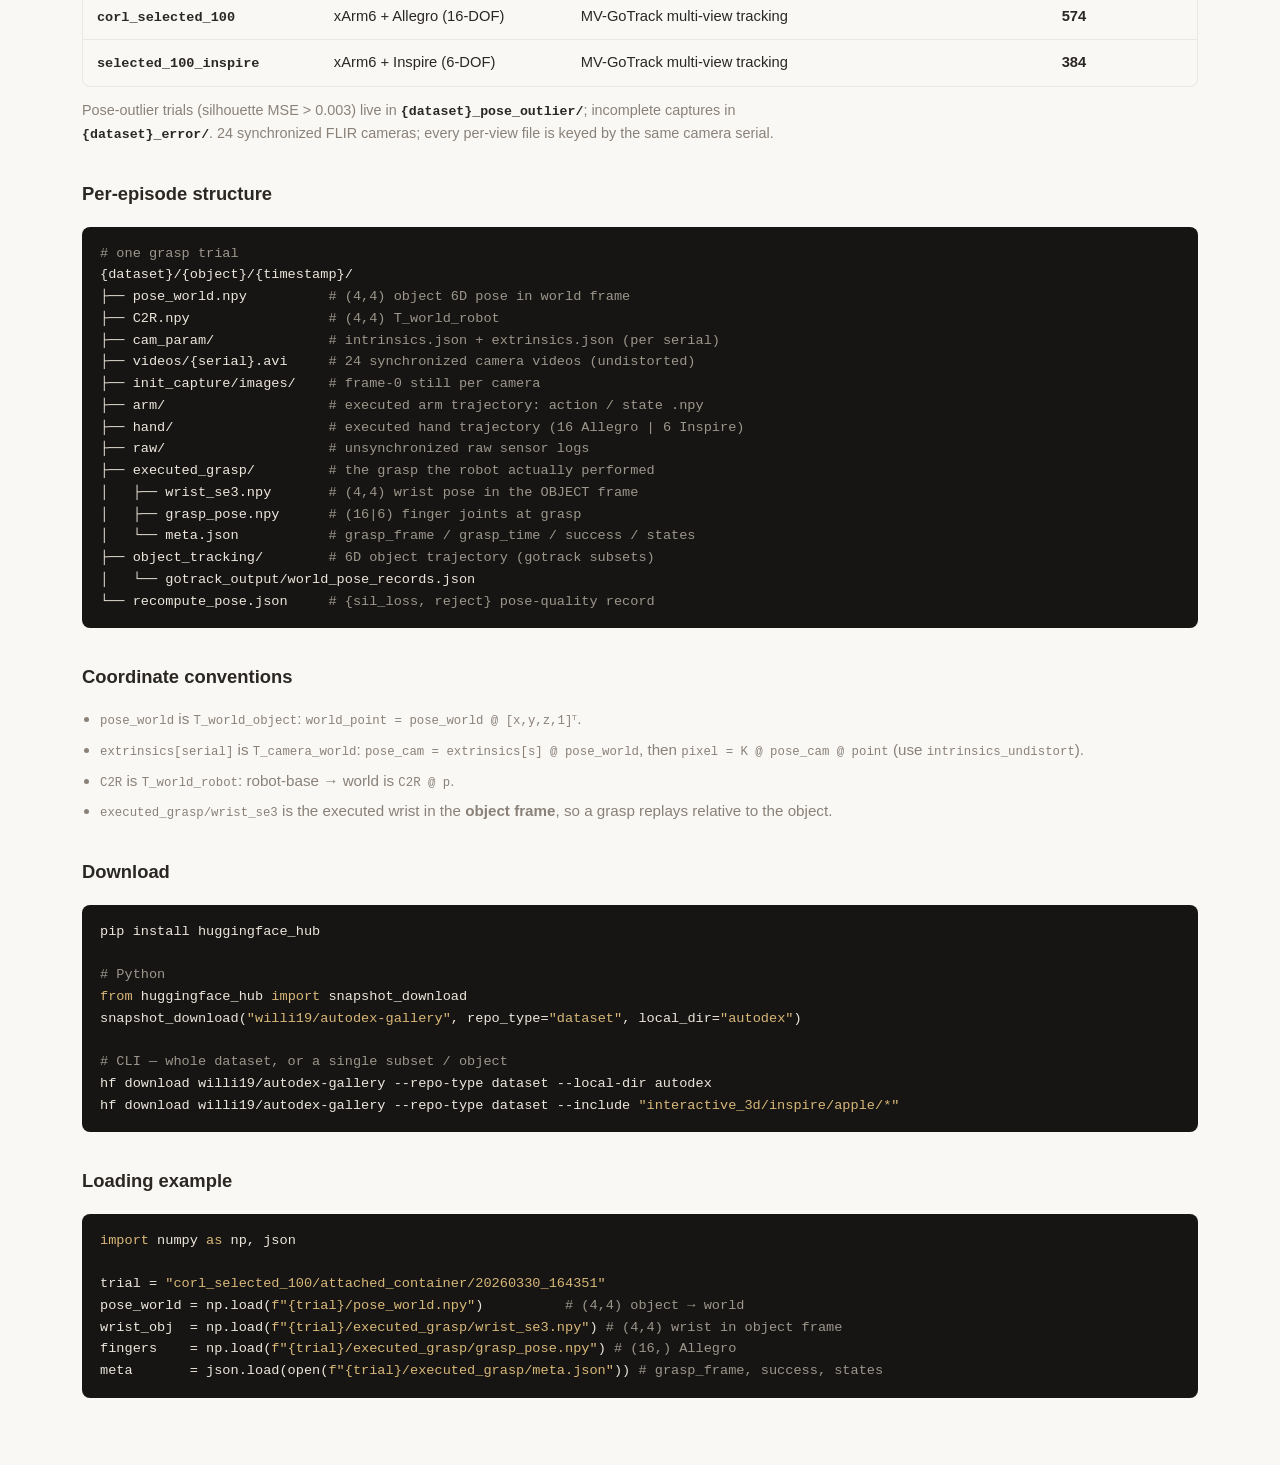
==== commit 4ab55226: "Self-host on willi19, add grasp-frame button, drop scene filter, dataset docs - assets3d.json + gall" ====
--- a/docs/index.html
+++ b/docs/index.html
@@ -153,6 +153,89 @@
       font-size: .92em;
     }
 
+    .dataset-table-wrap {
+      margin-top: 22px;
+      overflow-x: auto;
+      border: 1px solid var(--line);
+      border-radius: var(--radius);
+    }
+
+    .dataset-table {
+      width: 100%;
+      min-width: 560px;
+      border-collapse: collapse;
+      font-size: .92em;
+    }
+
+    .dataset-table th,
+    .dataset-table td {
+      text-align: left;
+      padding: 11px 14px;
+      border-bottom: 1px solid var(--line);
+    }
+
+    .dataset-table tr:last-child td,
+    .dataset-table tbody tr:last-child td {
+      border-bottom: none;
+    }
+
+    .dataset-table th {
+      color: var(--text-muted);
+      font-weight: 850;
+      font-size: .82em;
+      letter-spacing: .04em;
+      text-transform: uppercase;
+      background: var(--surface);
+    }
+
+    .dataset-table td code,
+    .landing-section p code {
+      font-family: ui-monospace, SFMono-Regular, Menlo, monospace;
+      font-size: .92em;
+      font-weight: 700;
+      color: var(--text);
+    }
+
+    .dataset-table td .num {
+      font-variant-numeric: tabular-nums;
+      font-weight: 850;
+    }
+
+    .code-block {
+      margin-top: 18px;
+      padding: 16px 18px;
+      background: #171513;
+      color: #ece6dc;
+      border-radius: var(--radius);
+      overflow-x: auto;
+      font-family: ui-monospace, SFMono-Regular, Menlo, monospace;
+      font-size: .85em;
+      line-height: 1.6;
+      white-space: pre;
+    }
+
+    .code-block .c { color: #9c968b; }
+    .code-block .k { color: #d8b878; }
+
+    .subhead {
+      margin-top: 34px;
+      font-size: 1.15rem;
+      font-weight: 850;
+    }
+
+    .conventions {
+      margin-top: 16px;
+      display: grid;
+      gap: 8px;
+      padding-left: 18px;
+    }
+
+    .conventions li {
+      color: var(--text-muted);
+      font-size: .95em;
+      line-height: 1.5;
+    }
+
     @media (max-width: 760px) {
       .hero-copy {
         padding: 38px 18px;
@@ -230,9 +313,75 @@
         </div>
         <div class="flow-item">
           <h3>Interactive 3D</h3>
-          <p>The gallery is ready to load GLB or GLTF assets once reconstruction exports are registered.</p>
+          <p>Each episode loads an animated GLB of the executed trajectory — orbit, scrub, switch camera views, and jump straight to the dataset-defined grasp frame.</p>
         </div>
       </div>
+    </section>
+
+    <section class="landing-section" id="dataset">
+      <h2>Dataset</h2>
+      <p>Real-robot dexterous grasp executions with multi-view video, calibrated cameras, 6-DOF object poses, and the executed grasp for each trial. Three subsets, one episode tree each.</p>
+
+      <div class="dataset-table-wrap">
+        <table class="dataset-table">
+          <thead>
+            <tr><th>Dataset</th><th>Hand</th><th>Object-pose source</th><th>Trials (main)</th></tr>
+          </thead>
+          <tbody>
+            <tr><td><code>selected_100</code></td><td>xArm6 + Allegro (16-DOF)</td><td>SAM3 + FoundationPose (per-frame silhouette-refined)</td><td><span class="num">1,656</span></td></tr>
+            <tr><td><code>corl_selected_100</code></td><td>xArm6 + Allegro (16-DOF)</td><td>MV-GoTrack multi-view tracking</td><td><span class="num">574</span></td></tr>
+            <tr><td><code>selected_100_inspire</code></td><td>xArm6 + Inspire (6-DOF)</td><td>MV-GoTrack multi-view tracking</td><td><span class="num">384</span></td></tr>
+          </tbody>
+        </table>
+      </div>
+      <p style="margin-top:12px;font-size:.9em;">Pose-outlier trials (silhouette MSE &gt; 0.003) live in <code>{dataset}_pose_outlier/</code>; incomplete captures in <code>{dataset}_error/</code>. 24 synchronized FLIR cameras; every per-view file is keyed by the same camera serial.</p>
+
+      <div class="subhead">Per-episode structure</div>
+      <pre class="code-block"><span class="c"># one grasp trial</span>
+{dataset}/{object}/{timestamp}/
+├── pose_world.npy          <span class="c"># (4,4) object 6D pose in world frame</span>
+├── C2R.npy                 <span class="c"># (4,4) T_world_robot</span>
+├── cam_param/              <span class="c"># intrinsics.json + extrinsics.json (per serial)</span>
+├── videos/{serial}.avi     <span class="c"># 24 synchronized camera videos (undistorted)</span>
+├── init_capture/images/    <span class="c"># frame-0 still per camera</span>
+├── arm/                    <span class="c"># executed arm trajectory: action / state .npy</span>
+├── hand/                   <span class="c"># executed hand trajectory (16 Allegro | 6 Inspire)</span>
+├── raw/                    <span class="c"># unsynchronized raw sensor logs</span>
+├── executed_grasp/         <span class="c"># the grasp the robot actually performed</span>
+│   ├── wrist_se3.npy       <span class="c"># (4,4) wrist pose in the OBJECT frame</span>
+│   ├── grasp_pose.npy      <span class="c"># (16|6) finger joints at grasp</span>
+│   └── meta.json           <span class="c"># grasp_frame / grasp_time / success / states</span>
+├── object_tracking/        <span class="c"># 6D object trajectory (gotrack subsets)</span>
+│   └── gotrack_output/world_pose_records.json
+└── recompute_pose.json     <span class="c"># {sil_loss, reject} pose-quality record</span></pre>
+
+      <div class="subhead">Coordinate conventions</div>
+      <ul class="conventions">
+        <li><code>pose_world</code> is <code>T_world_object</code>: <code>world_point = pose_world @ [x,y,z,1]ᵀ</code>.</li>
+        <li><code>extrinsics[serial]</code> is <code>T_camera_world</code>: <code>pose_cam = extrinsics[s] @ pose_world</code>, then <code>pixel = K @ pose_cam @ point</code> (use <code>intrinsics_undistort</code>).</li>
+        <li><code>C2R</code> is <code>T_world_robot</code>: robot-base → world is <code>C2R @ p</code>.</li>
+        <li><code>executed_grasp/wrist_se3</code> is the executed wrist in the <strong>object frame</strong>, so a grasp replays relative to the object.</li>
+      </ul>
+
+      <div class="subhead">Download</div>
+      <pre class="code-block">pip install huggingface_hub
+
+<span class="c"># Python</span>
+<span class="k">from</span> huggingface_hub <span class="k">import</span> snapshot_download
+snapshot_download(<span class="k">"willi19/autodex-gallery"</span>, repo_type=<span class="k">"dataset"</span>, local_dir=<span class="k">"autodex"</span>)
+
+<span class="c"># CLI — whole dataset, or a single subset / object</span>
+hf download willi19/autodex-gallery --repo-type dataset --local-dir autodex
+hf download willi19/autodex-gallery --repo-type dataset --include <span class="k">"interactive_3d/inspire/apple/*"</span></pre>
+
+      <div class="subhead">Loading example</div>
+      <pre class="code-block"><span class="k">import</span> numpy <span class="k">as</span> np, json
+
+trial = <span class="k">"corl_selected_100/attached_container/20260330_164351"</span>
+pose_world = np.load(<span class="k">f"{trial}/pose_world.npy"</span>)          <span class="c"># (4,4) object → world</span>
+wrist_obj  = np.load(<span class="k">f"{trial}/executed_grasp/wrist_se3.npy"</span>) <span class="c"># (4,4) wrist in object frame</span>
+fingers    = np.load(<span class="k">f"{trial}/executed_grasp/grasp_pose.npy"</span>) <span class="c"># (16,) Allegro</span>
+meta       = json.load(open(<span class="k">f"{trial}/executed_grasp/meta.json"</span>)) <span class="c"># grasp_frame, success, states</span></pre>
     </section>
   </main>
 
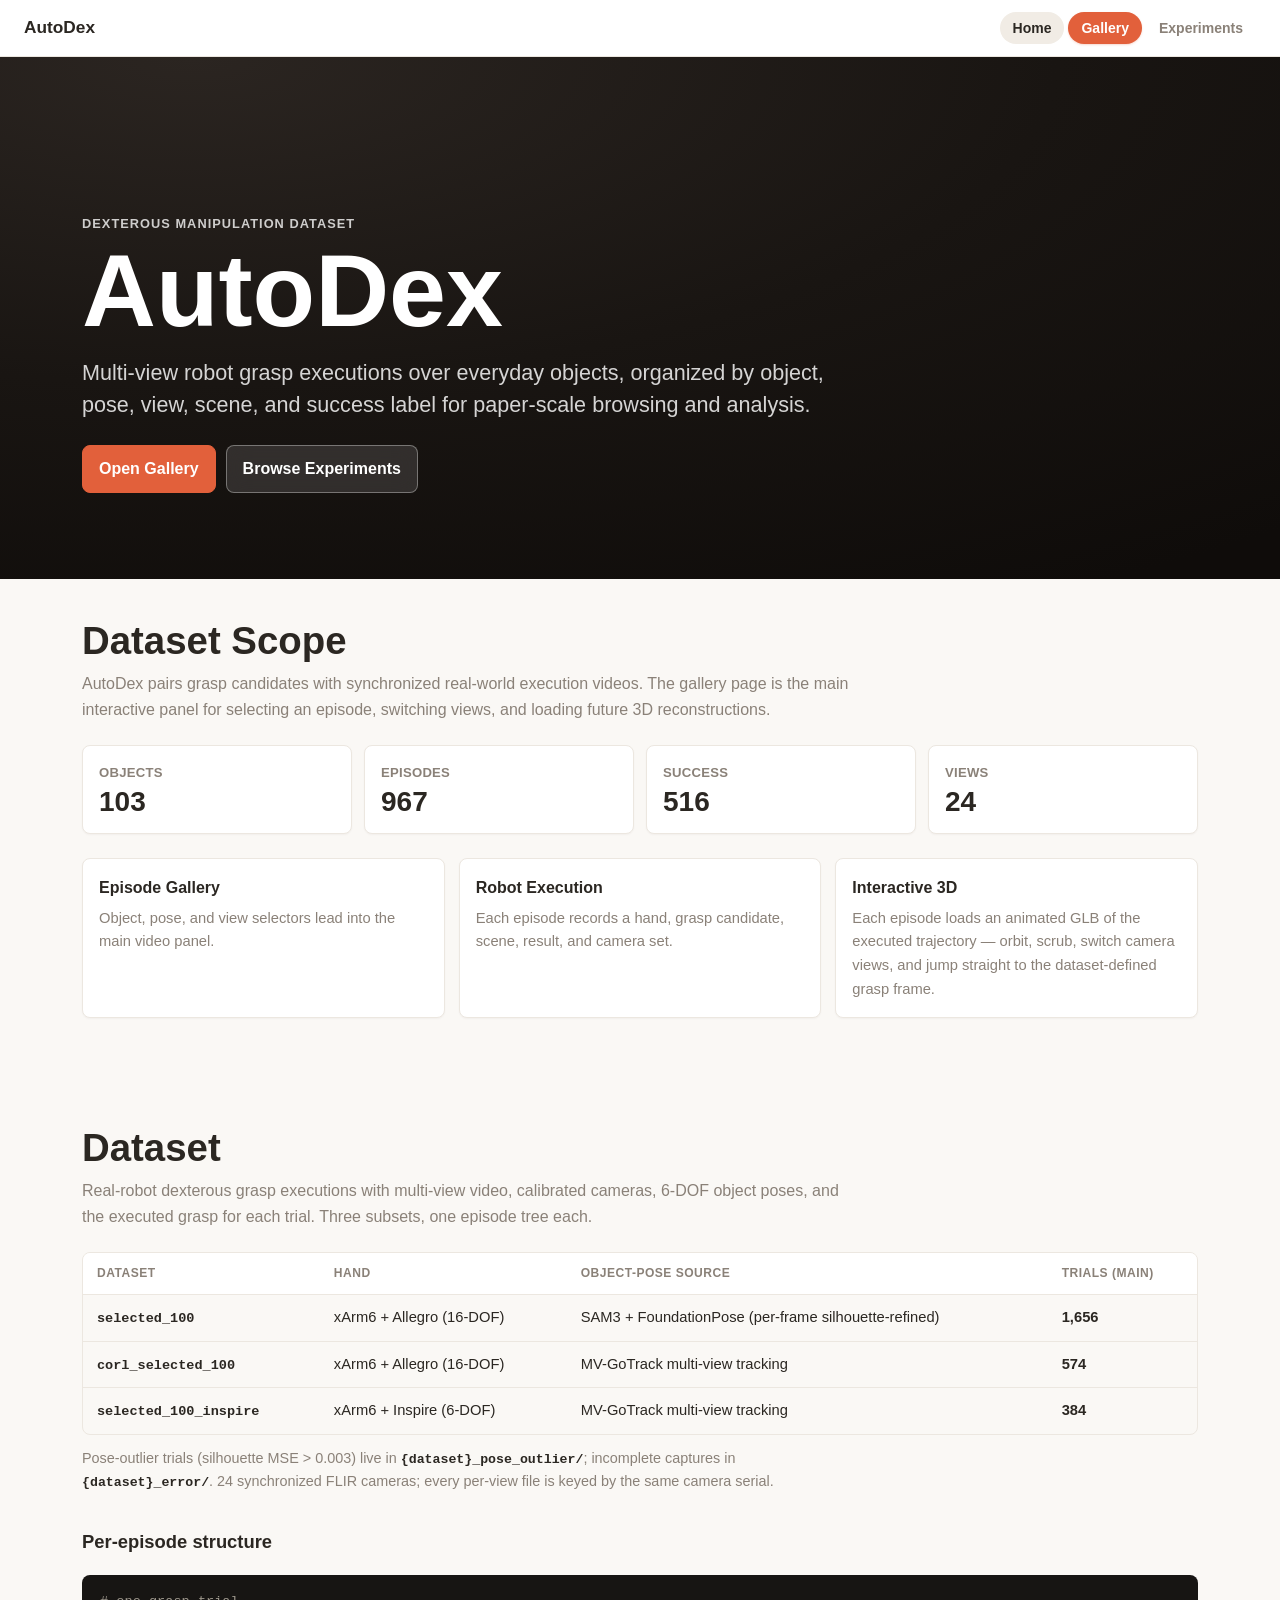
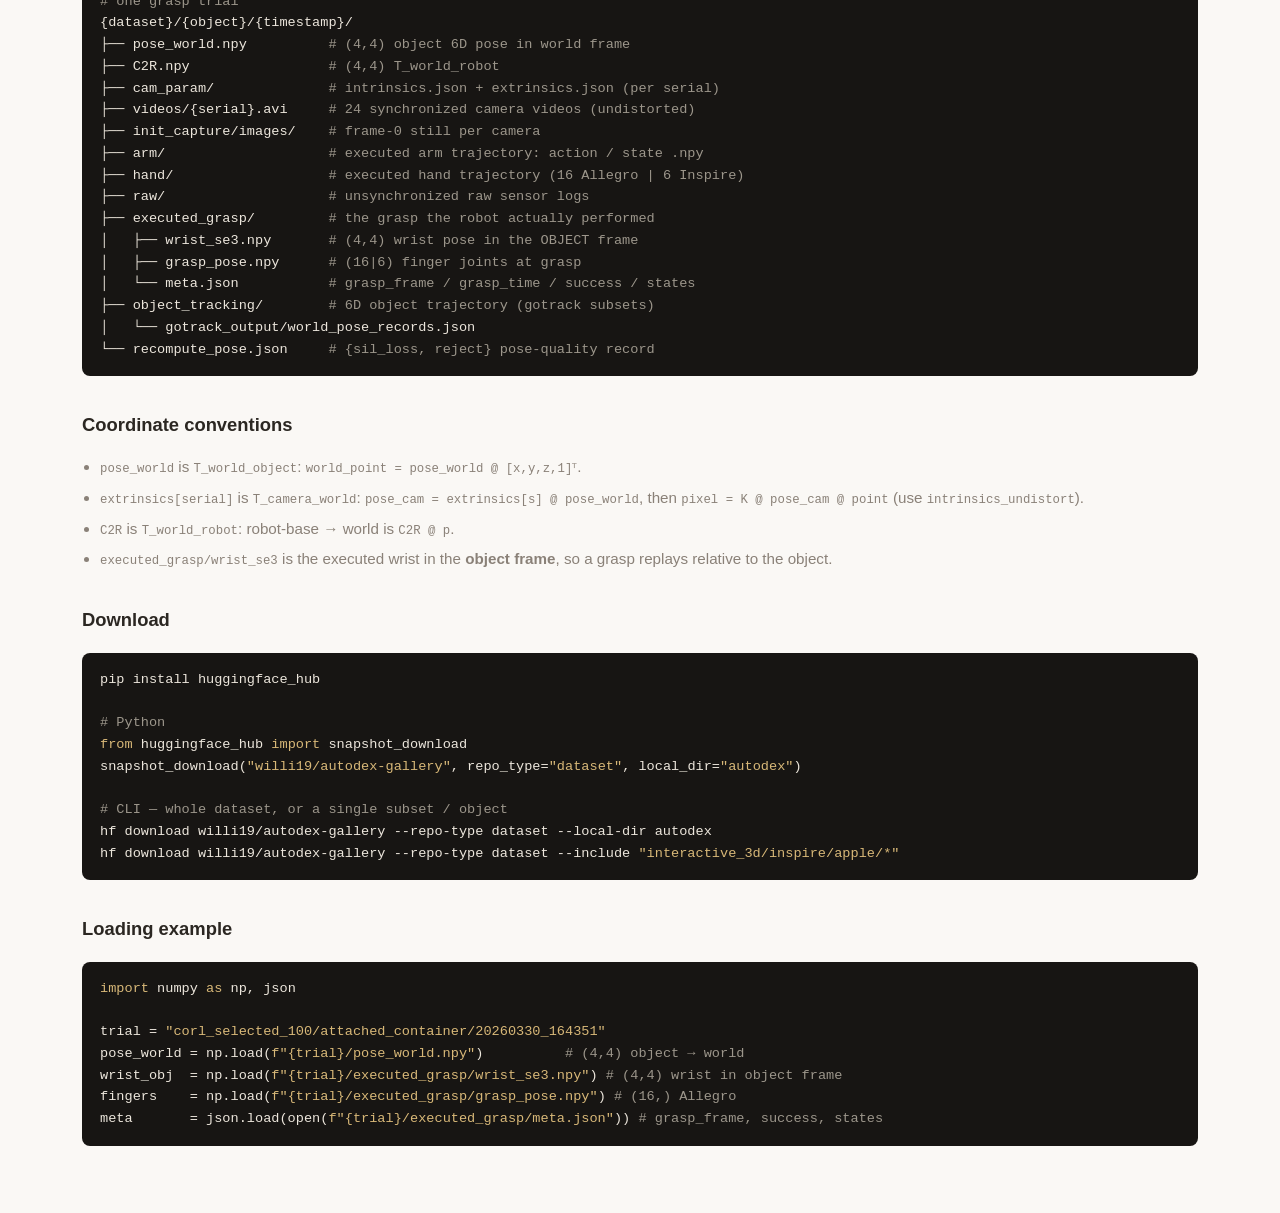
==== commit e52003af: "Landing: drop hero background video for a static gradient hero Co-Authored-By: Claude Opus 4.8 (1M c" ====
--- a/docs/index.html
+++ b/docs/index.html
@@ -13,27 +13,11 @@
 
     .paper-hero {
       position: relative;
-      min-height: calc(100vh - 126px);
+      min-height: calc(72vh - 126px);
       overflow: hidden;
       display: flex;
       align-items: flex-end;
-      background: #171513;
-    }
-
-    .paper-hero video {
-      position: absolute;
-      inset: 0;
-      width: 100%;
-      height: 100%;
-      object-fit: cover;
-      opacity: .82;
-    }
-
-    .paper-hero::after {
-      content: "";
-      position: absolute;
-      inset: 0;
-      background: rgba(20, 16, 12, .42);
+      background: radial-gradient(130% 120% at 15% 0%, #2b2521 0%, #191512 52%, #0f0c0a 100%);
     }
 
     .hero-copy {
@@ -265,9 +249,6 @@
 
   <main class="landing-page">
     <section class="paper-hero">
-      <video autoplay muted loop playsinline preload="metadata" poster="objects/attached_container/thumb.png?v=24">
-        <source src="https://huggingface.co/datasets/willi19/autodex-gallery/resolve/main/experiments/inspire/attached_container/000/24080331.mp4" type="video/mp4">
-      </video>
       <div class="hero-copy">
         <div class="hero-kicker">Dexterous manipulation dataset</div>
         <h1>AutoDex</h1>
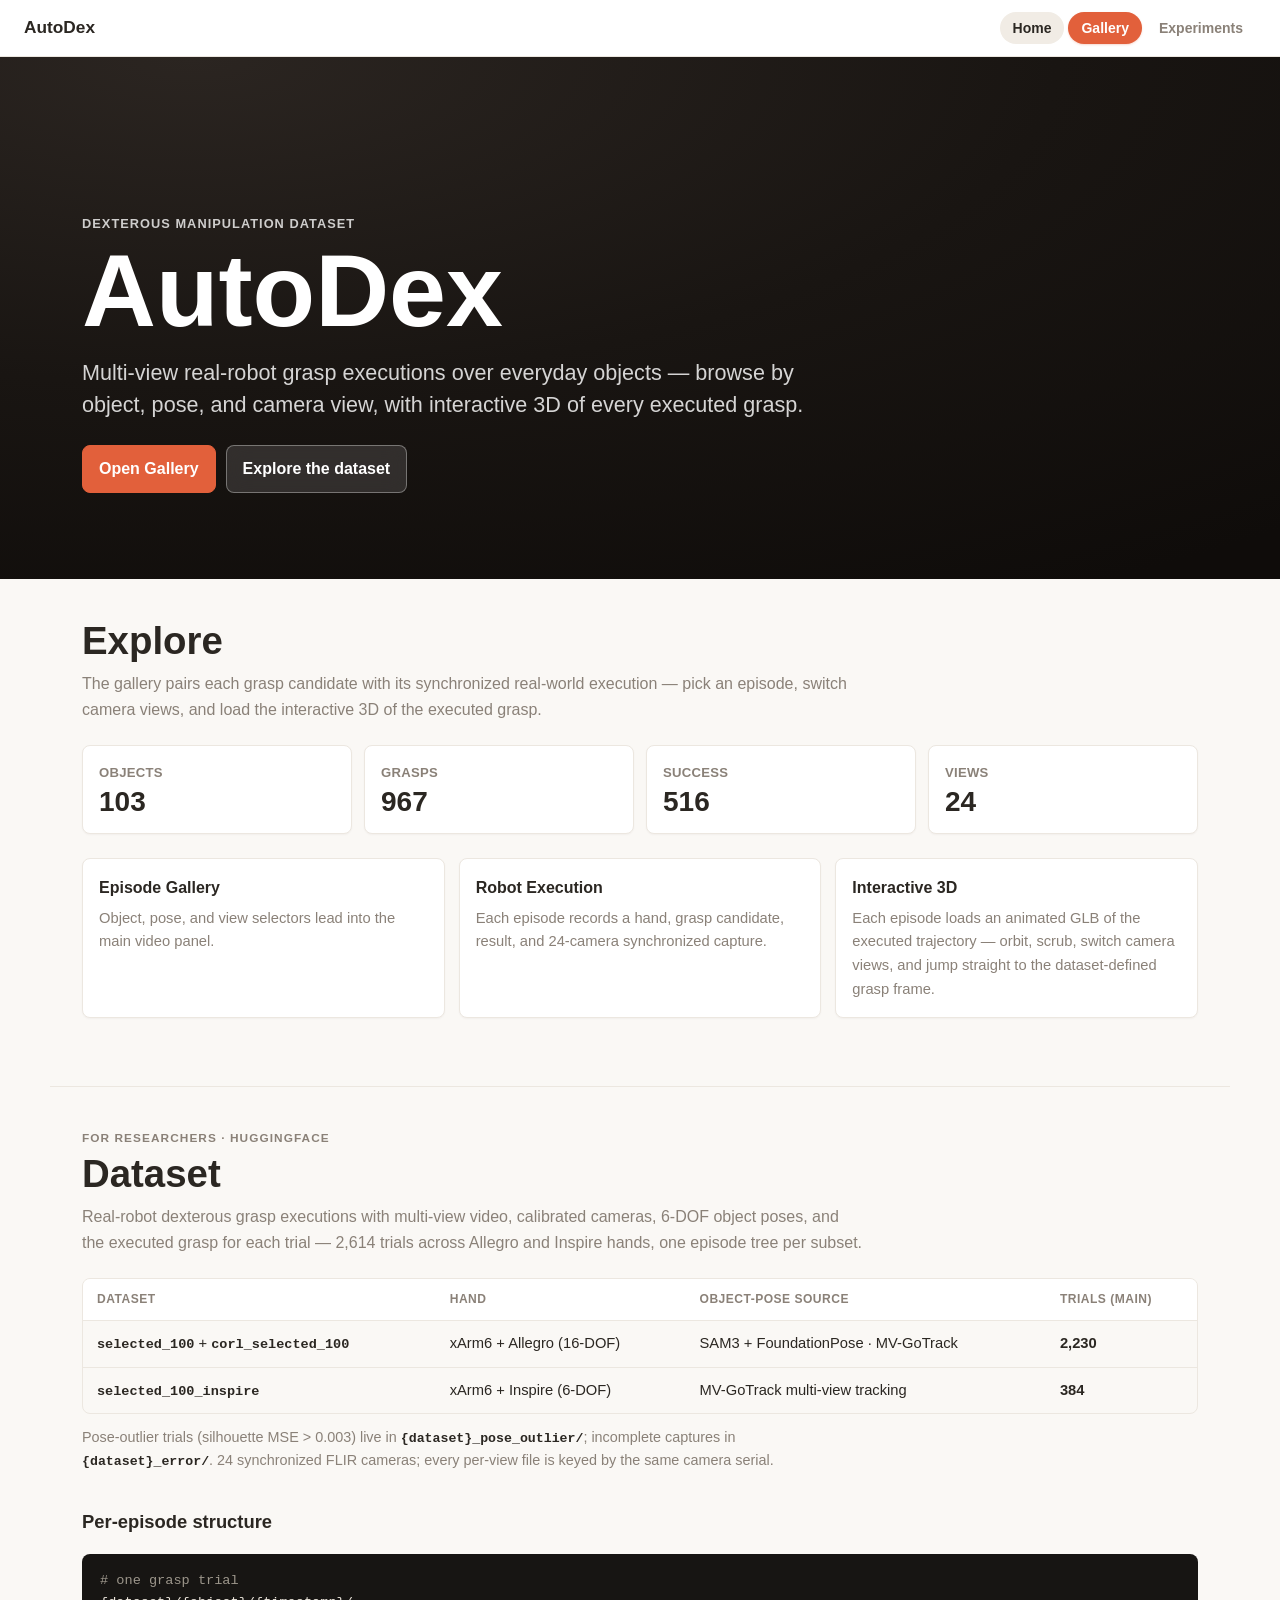
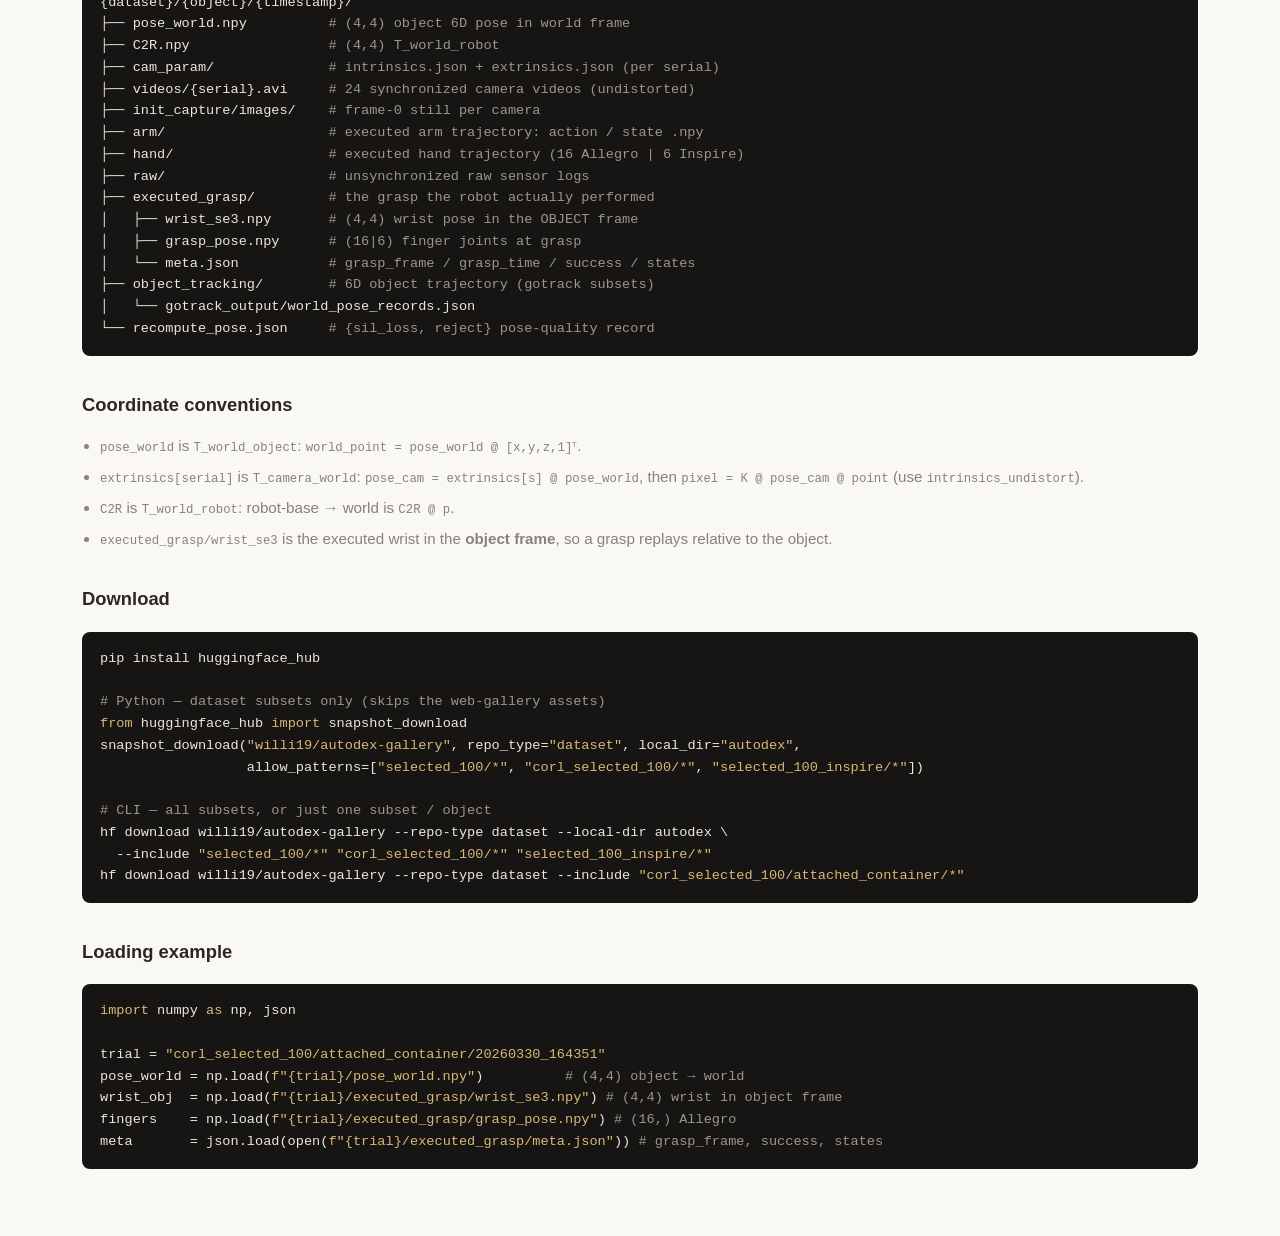
==== commit cd322591: "Landing: reorganize into Explore + Dataset, scope download, fix mobile - Merge selected_100 + corl_s" ====
--- a/docs/index.html
+++ b/docs/index.html
@@ -220,9 +220,32 @@
       line-height: 1.5;
     }
 
+    .doc-kicker {
+      color: var(--text-muted);
+      font-size: .74em;
+      font-weight: 850;
+      letter-spacing: .09em;
+      text-transform: uppercase;
+      margin-bottom: 6px;
+    }
+
     @media (max-width: 760px) {
       .hero-copy {
         padding: 38px 18px;
+        width: 100%;
+        box-sizing: border-box;
+      }
+
+      .hero-copy h1 {
+        font-size: clamp(2.6rem, 13vw, 4.2rem);
+      }
+
+      .hero-copy p,
+      .hero-copy h1,
+      .hero-kicker {
+        max-width: 100%;
+        overflow-wrap: break-word;
+        word-break: keep-all;
       }
 
       .landing-section {
@@ -252,17 +275,17 @@
       <div class="hero-copy">
         <div class="hero-kicker">Dexterous manipulation dataset</div>
         <h1>AutoDex</h1>
-        <p>Multi-view robot grasp executions over everyday objects, organized by object, pose, view, scene, and success label for paper-scale browsing and analysis.</p>
+        <p>Multi-view real-robot grasp executions over everyday objects &mdash; browse by object, pose, and camera view, with interactive 3D of every executed grasp.</p>
         <div class="hero-actions">
           <a class="hero-btn primary" href="gallery.html">Open Gallery</a>
-          <a class="hero-btn" href="experiments.html">Browse Experiments</a>
+          <a class="hero-btn" href="#dataset">Explore the dataset</a>
         </div>
       </div>
     </section>
 
     <section class="landing-section">
-      <h2>Dataset Scope</h2>
-      <p>AutoDex pairs grasp candidates with synchronized real-world execution videos. The gallery page is the main interactive panel for selecting an episode, switching views, and loading future 3D reconstructions.</p>
+      <h2>Explore</h2>
+      <p>The gallery pairs each grasp candidate with its synchronized real-world execution &mdash; pick an episode, switch camera views, and load the interactive 3D of the executed grasp.</p>
 
       <div class="landing-metrics">
         <div class="metric-card">
@@ -270,7 +293,7 @@
           <div class="metric-value" id="obj-count">-</div>
         </div>
         <div class="metric-card">
-          <div class="metric-label">Episodes</div>
+          <div class="metric-label">Grasps</div>
           <div class="metric-value" id="exp-count">-</div>
         </div>
         <div class="metric-card">
@@ -290,7 +313,7 @@
         </div>
         <div class="flow-item">
           <h3>Robot Execution</h3>
-          <p>Each episode records a hand, grasp candidate, scene, result, and camera set.</p>
+          <p>Each episode records a hand, grasp candidate, result, and 24-camera synchronized capture.</p>
         </div>
         <div class="flow-item">
           <h3>Interactive 3D</h3>
@@ -299,9 +322,10 @@
       </div>
     </section>
 
-    <section class="landing-section" id="dataset">
+    <section class="landing-section" id="dataset" style="border-top:1px solid var(--line);">
+      <div class="doc-kicker">For researchers &middot; HuggingFace</div>
       <h2>Dataset</h2>
-      <p>Real-robot dexterous grasp executions with multi-view video, calibrated cameras, 6-DOF object poses, and the executed grasp for each trial. Three subsets, one episode tree each.</p>
+      <p>Real-robot dexterous grasp executions with multi-view video, calibrated cameras, 6-DOF object poses, and the executed grasp for each trial &mdash; 2,614 trials across Allegro and Inspire hands, one episode tree per subset.</p>
 
       <div class="dataset-table-wrap">
         <table class="dataset-table">
@@ -309,8 +333,7 @@
             <tr><th>Dataset</th><th>Hand</th><th>Object-pose source</th><th>Trials (main)</th></tr>
           </thead>
           <tbody>
-            <tr><td><code>selected_100</code></td><td>xArm6 + Allegro (16-DOF)</td><td>SAM3 + FoundationPose (per-frame silhouette-refined)</td><td><span class="num">1,656</span></td></tr>
-            <tr><td><code>corl_selected_100</code></td><td>xArm6 + Allegro (16-DOF)</td><td>MV-GoTrack multi-view tracking</td><td><span class="num">574</span></td></tr>
+            <tr><td><code>selected_100</code> + <code>corl_selected_100</code></td><td>xArm6 + Allegro (16-DOF)</td><td>SAM3 + FoundationPose &middot; MV-GoTrack</td><td><span class="num">2,230</span></td></tr>
             <tr><td><code>selected_100_inspire</code></td><td>xArm6 + Inspire (6-DOF)</td><td>MV-GoTrack multi-view tracking</td><td><span class="num">384</span></td></tr>
           </tbody>
         </table>
@@ -347,13 +370,15 @@
       <div class="subhead">Download</div>
       <pre class="code-block">pip install huggingface_hub
 
-<span class="c"># Python</span>
+<span class="c"># Python — dataset subsets only (skips the web-gallery assets)</span>
 <span class="k">from</span> huggingface_hub <span class="k">import</span> snapshot_download
-snapshot_download(<span class="k">"willi19/autodex-gallery"</span>, repo_type=<span class="k">"dataset"</span>, local_dir=<span class="k">"autodex"</span>)
-
-<span class="c"># CLI — whole dataset, or a single subset / object</span>
-hf download willi19/autodex-gallery --repo-type dataset --local-dir autodex
-hf download willi19/autodex-gallery --repo-type dataset --include <span class="k">"interactive_3d/inspire/apple/*"</span></pre>
+snapshot_download(<span class="k">"willi19/autodex-gallery"</span>, repo_type=<span class="k">"dataset"</span>, local_dir=<span class="k">"autodex"</span>,
+                  allow_patterns=[<span class="k">"selected_100/*"</span>, <span class="k">"corl_selected_100/*"</span>, <span class="k">"selected_100_inspire/*"</span>])
+
+<span class="c"># CLI — all subsets, or just one subset / object</span>
+hf download willi19/autodex-gallery --repo-type dataset --local-dir autodex \
+  --include <span class="k">"selected_100/*"</span> <span class="k">"corl_selected_100/*"</span> <span class="k">"selected_100_inspire/*"</span>
+hf download willi19/autodex-gallery --repo-type dataset --include <span class="k">"corl_selected_100/attached_container/*"</span></pre>
 
       <div class="subhead">Loading example</div>
       <pre class="code-block"><span class="k">import</span> numpy <span class="k">as</span> np, json
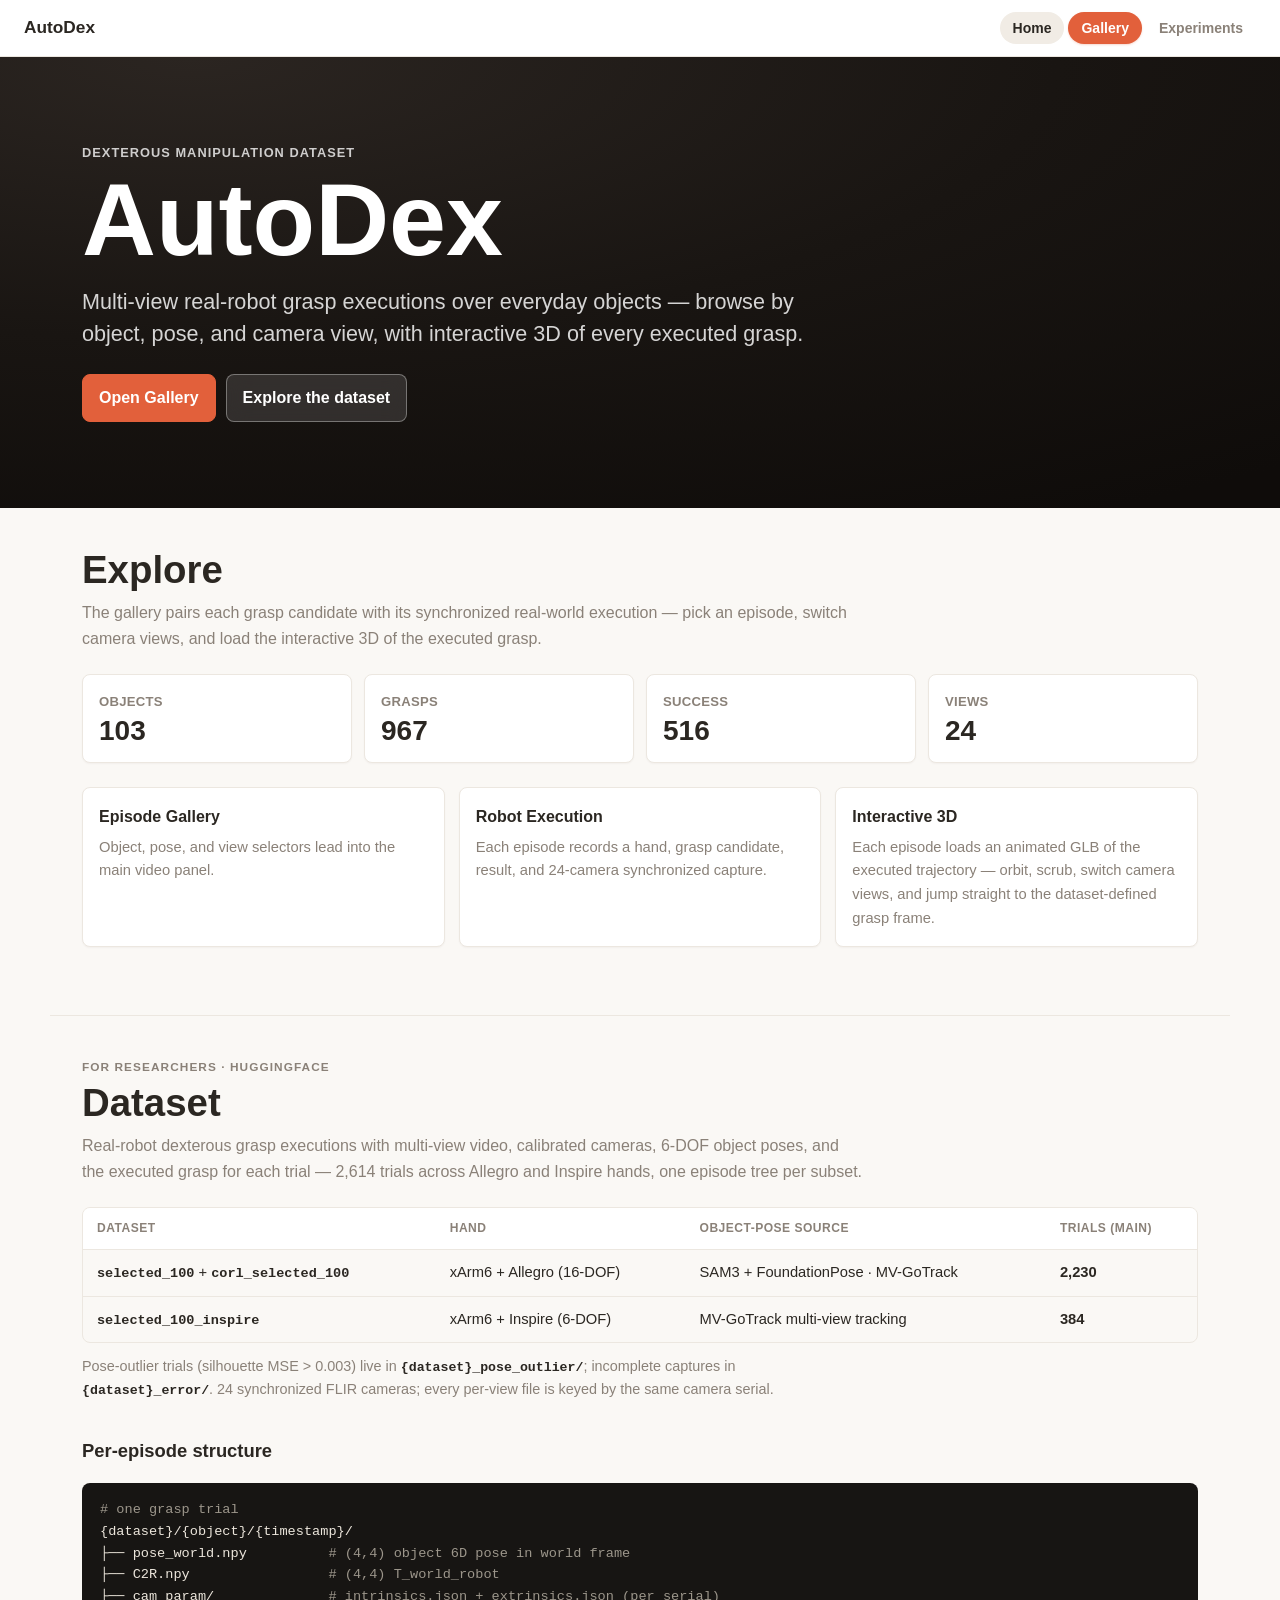
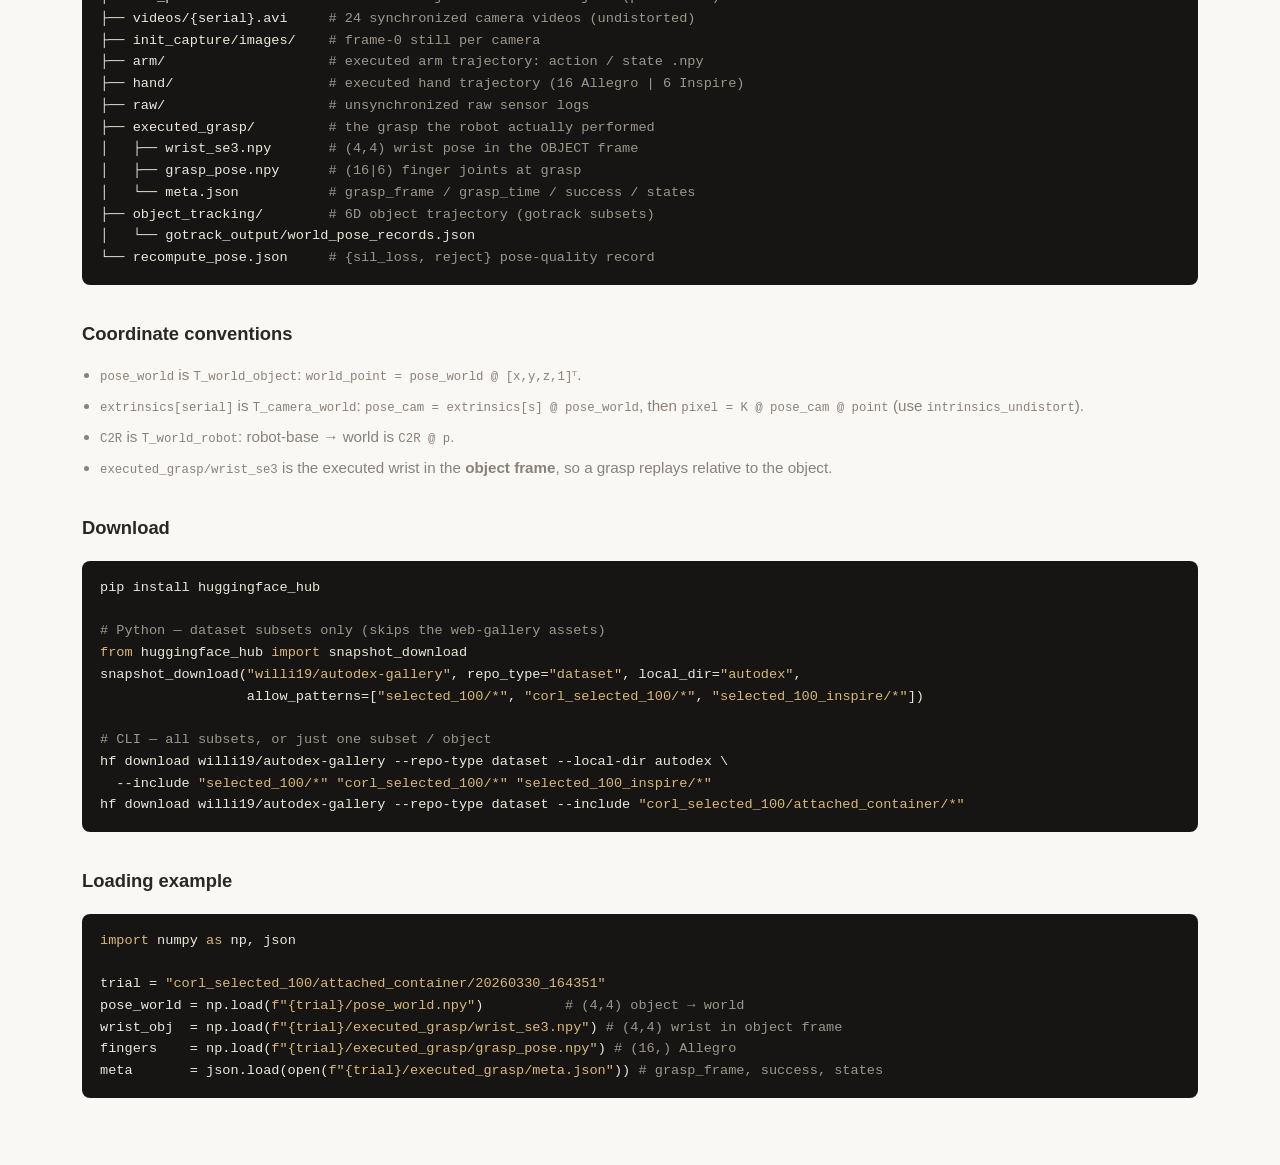
==== commit 22b94f4c: "Landing: center hero content, shorten hero (no more video to fill) Co-Authored-By: Claude Opus 4.8 (" ====
--- a/docs/index.html
+++ b/docs/index.html
@@ -13,10 +13,10 @@
 
     .paper-hero {
       position: relative;
-      min-height: calc(72vh - 126px);
+      min-height: calc(54vh - 126px);
       overflow: hidden;
       display: flex;
-      align-items: flex-end;
+      align-items: center;
       background: radial-gradient(130% 120% at 15% 0%, #2b2521 0%, #191512 52%, #0f0c0a 100%);
     }
 
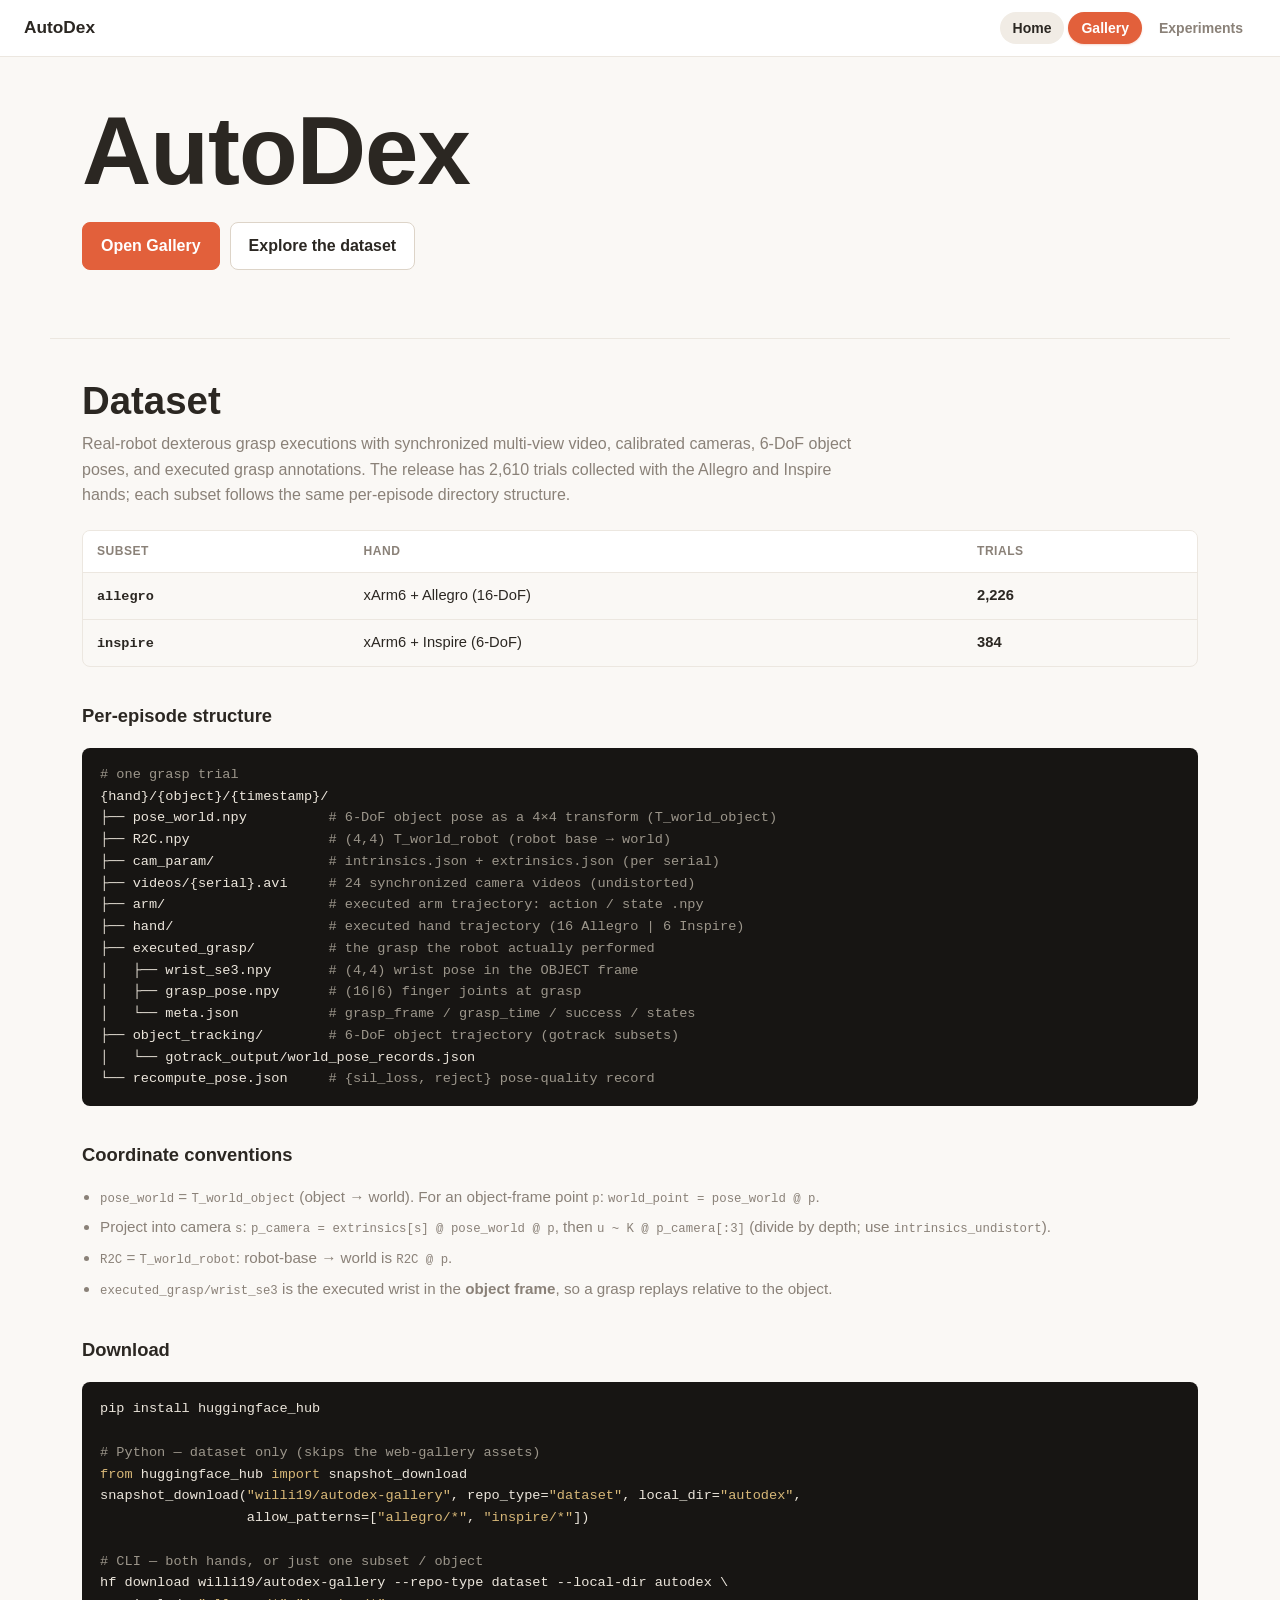
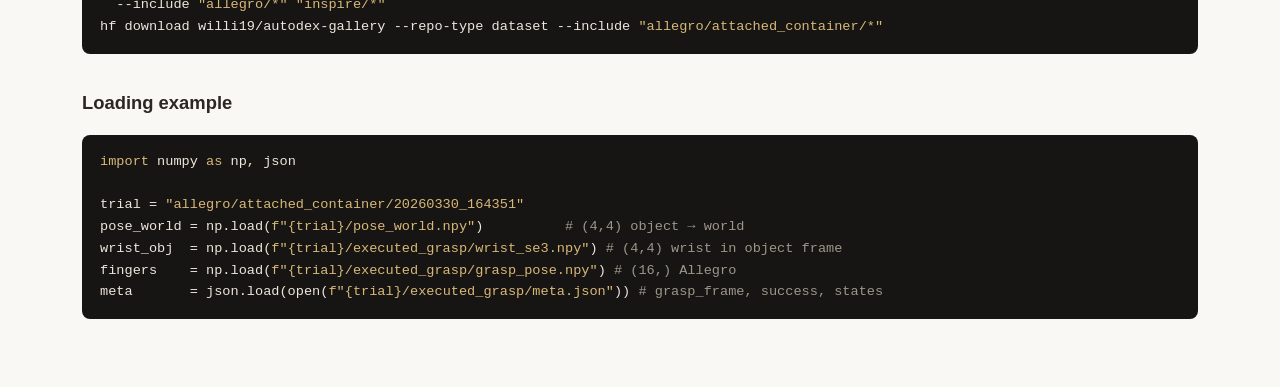
==== commit aaf2b2db: "Landing: lean home (drop Explore/metrics), clean Dataset docs - Remove Explore section (metrics + fl" ====
--- a/docs/index.html
+++ b/docs/index.html
@@ -11,81 +11,59 @@
       max-width: none;
     }
 
-    .paper-hero {
-      position: relative;
-      min-height: calc(54vh - 126px);
-      overflow: hidden;
-      display: flex;
-      align-items: center;
-      background: radial-gradient(130% 120% at 15% 0%, #2b2521 0%, #191512 52%, #0f0c0a 100%);
-    }
-
-    .hero-copy {
-      position: relative;
-      z-index: 1;
-      width: min(1180px, 100%);
-      margin: 0 auto;
-      padding: clamp(42px, 7vw, 86px) 32px;
-      color: #fff;
-    }
-
-    .hero-kicker {
-      color: rgba(255, 255, 255, .78);
-      font-size: .8em;
-      font-weight: 850;
-      letter-spacing: .08em;
-      text-transform: uppercase;
-    }
-
-    .hero-copy h1 {
-      max-width: 900px;
-      margin-top: 10px;
-      font-size: clamp(3.4rem, 8vw, 7rem);
-      line-height: .92;
-      letter-spacing: 0;
-    }
-
-    .hero-copy p {
-      max-width: 760px;
-      margin-top: 18px;
-      color: rgba(255, 255, 255, .82);
-      font-size: clamp(1.02rem, 1.8vw, 1.35rem);
+    .intro-head {
+      padding-top: clamp(40px, 6vw, 72px);
+    }
+
+    .intro-title {
+      font-size: clamp(3rem, 8vw, 6rem);
+      line-height: .95;
+      letter-spacing: -0.01em;
+      margin-top: 6px;
+    }
+
+    .intro-lede {
+      max-width: 720px;
+      margin-top: 16px;
+      color: var(--text-muted);
+      font-size: clamp(1.02rem, 1.6vw, 1.3rem);
       line-height: 1.5;
     }
 
-    .hero-actions {
+    .intro-actions {
       display: flex;
       flex-wrap: wrap;
       gap: 10px;
-      margin-top: 24px;
-    }
-
-    .hero-btn {
+      margin-top: 26px;
+    }
+
+    .intro-btn {
       display: inline-flex;
       align-items: center;
       justify-content: center;
       min-height: 42px;
-      padding: 10px 16px;
-      border: 1px solid rgba(255, 255, 255, .34);
+      padding: 10px 18px;
+      border: 1px solid var(--line-strong);
       border-radius: var(--radius);
-      background: rgba(255, 255, 255, .12);
-      color: #fff;
-      font-weight: 850;
-      backdrop-filter: blur(10px);
-    }
-
-    .hero-btn.primary {
+      background: var(--surface);
+      color: var(--text);
+      font-weight: 850;
+    }
+
+    .intro-btn:hover {
+      background: var(--surface-2);
+      color: var(--text);
+    }
+
+    .intro-btn.primary {
       border-color: var(--accent);
       background: var(--accent);
-    }
-
-    .hero-btn:hover {
       color: #fff;
-      background: rgba(255, 255, 255, .2);
-    }
-
-    .hero-btn.primary:hover {
+    }
+
+    .intro-btn.primary:hover {
       background: var(--accent-hover);
+      color: #fff;
     }
 
     .landing-section {
@@ -104,37 +82,6 @@
       margin-top: 10px;
       color: var(--text-muted);
       max-width: 780px;
-    }
-
-    .landing-metrics {
-      display: grid;
-      grid-template-columns: repeat(4, minmax(0, 1fr));
-      gap: 12px;
-      margin-top: 22px;
-    }
-
-    .landing-flow {
-      display: grid;
-      grid-template-columns: repeat(3, minmax(0, 1fr));
-      gap: 14px;
-      margin-top: 24px;
-    }
-
-    .flow-item {
-      padding: 16px;
-      background: var(--surface);
-      border: 1px solid var(--line);
-      border-radius: var(--radius);
-      box-shadow: var(--shadow-soft);
-    }
-
-    .flow-item h3 {
-      font-size: 1em;
-    }
-
-    .flow-item p {
-      margin-top: 6px;
-      font-size: .92em;
     }
 
     .dataset-table-wrap {
@@ -230,19 +177,12 @@
     }
 
     @media (max-width: 760px) {
-      .hero-copy {
-        padding: 38px 18px;
-        width: 100%;
-        box-sizing: border-box;
+      .intro-title {
+        font-size: clamp(2.4rem, 12vw, 3.6rem);
       }
 
-      .hero-copy h1 {
-        font-size: clamp(2.6rem, 13vw, 4.2rem);
-      }
-
-      .hero-copy p,
-      .hero-copy h1,
-      .hero-kicker {
+      .intro-title,
+      .intro-lede {
         max-width: 100%;
         overflow-wrap: break-word;
         word-break: keep-all;
@@ -251,11 +191,6 @@
       .landing-section {
         padding-left: 18px;
         padding-right: 18px;
-      }
-
-      .landing-metrics,
-      .landing-flow {
-        grid-template-columns: 1fr;
       }
     }
   </style>
@@ -271,148 +206,77 @@
   </nav>
 
   <main class="landing-page">
-    <section class="paper-hero">
-      <div class="hero-copy">
-        <div class="hero-kicker">Dexterous manipulation dataset</div>
-        <h1>AutoDex</h1>
-        <p>Multi-view real-robot grasp executions over everyday objects &mdash; browse by object, pose, and camera view, with interactive 3D of every executed grasp.</p>
-        <div class="hero-actions">
-          <a class="hero-btn primary" href="gallery.html">Open Gallery</a>
-          <a class="hero-btn" href="#dataset">Explore the dataset</a>
-        </div>
+    <section class="landing-section intro-head">
+      <h1 class="intro-title">AutoDex</h1>
+      <div class="intro-actions">
+        <a class="intro-btn primary" href="gallery.html">Open Gallery</a>
+        <a class="intro-btn" href="#dataset">Explore the dataset</a>
       </div>
     </section>
 
-    <section class="landing-section">
-      <h2>Explore</h2>
-      <p>The gallery pairs each grasp candidate with its synchronized real-world execution &mdash; pick an episode, switch camera views, and load the interactive 3D of the executed grasp.</p>
-
-      <div class="landing-metrics">
-        <div class="metric-card">
-          <div class="metric-label">Objects</div>
-          <div class="metric-value" id="obj-count">-</div>
-        </div>
-        <div class="metric-card">
-          <div class="metric-label">Grasps</div>
-          <div class="metric-value" id="exp-count">-</div>
-        </div>
-        <div class="metric-card">
-          <div class="metric-label">Success</div>
-          <div class="metric-value" id="success-count">-</div>
-        </div>
-        <div class="metric-card">
-          <div class="metric-label">Views</div>
-          <div class="metric-value" id="view-count">-</div>
-        </div>
-      </div>
-
-      <div class="landing-flow">
-        <div class="flow-item">
-          <h3>Episode Gallery</h3>
-          <p>Object, pose, and view selectors lead into the main video panel.</p>
-        </div>
-        <div class="flow-item">
-          <h3>Robot Execution</h3>
-          <p>Each episode records a hand, grasp candidate, result, and 24-camera synchronized capture.</p>
-        </div>
-        <div class="flow-item">
-          <h3>Interactive 3D</h3>
-          <p>Each episode loads an animated GLB of the executed trajectory — orbit, scrub, switch camera views, and jump straight to the dataset-defined grasp frame.</p>
-        </div>
-      </div>
-    </section>
-
     <section class="landing-section" id="dataset" style="border-top:1px solid var(--line);">
-      <div class="doc-kicker">For researchers &middot; HuggingFace</div>
       <h2>Dataset</h2>
-      <p>Real-robot dexterous grasp executions with multi-view video, calibrated cameras, 6-DOF object poses, and the executed grasp for each trial &mdash; 2,614 trials across Allegro and Inspire hands, one episode tree per subset.</p>
+      <p>Real-robot dexterous grasp executions with synchronized multi-view video, calibrated cameras, 6-DoF object poses, and executed grasp annotations. The release has 2,610 trials collected with the Allegro and Inspire hands; each subset follows the same per-episode directory structure.</p>
 
       <div class="dataset-table-wrap">
         <table class="dataset-table">
           <thead>
-            <tr><th>Dataset</th><th>Hand</th><th>Object-pose source</th><th>Trials (main)</th></tr>
+            <tr><th>Subset</th><th>Hand</th><th>Trials</th></tr>
           </thead>
           <tbody>
-            <tr><td><code>selected_100</code> + <code>corl_selected_100</code></td><td>xArm6 + Allegro (16-DOF)</td><td>SAM3 + FoundationPose &middot; MV-GoTrack</td><td><span class="num">2,230</span></td></tr>
-            <tr><td><code>selected_100_inspire</code></td><td>xArm6 + Inspire (6-DOF)</td><td>MV-GoTrack multi-view tracking</td><td><span class="num">384</span></td></tr>
+            <tr><td><code>allegro</code></td><td>xArm6 + Allegro (16-DoF)</td><td><span class="num">2,226</span></td></tr>
+            <tr><td><code>inspire</code></td><td>xArm6 + Inspire (6-DoF)</td><td><span class="num">384</span></td></tr>
           </tbody>
         </table>
       </div>
-      <p style="margin-top:12px;font-size:.9em;">Pose-outlier trials (silhouette MSE &gt; 0.003) live in <code>{dataset}_pose_outlier/</code>; incomplete captures in <code>{dataset}_error/</code>. 24 synchronized FLIR cameras; every per-view file is keyed by the same camera serial.</p>
 
       <div class="subhead">Per-episode structure</div>
       <pre class="code-block"><span class="c"># one grasp trial</span>
-{dataset}/{object}/{timestamp}/
-├── pose_world.npy          <span class="c"># (4,4) object 6D pose in world frame</span>
-├── C2R.npy                 <span class="c"># (4,4) T_world_robot</span>
+{hand}/{object}/{timestamp}/
+├── pose_world.npy          <span class="c"># 6-DoF object pose as a 4×4 transform (T_world_object)</span>
+├── R2C.npy                 <span class="c"># (4,4) T_world_robot (robot base → world)</span>
 ├── cam_param/              <span class="c"># intrinsics.json + extrinsics.json (per serial)</span>
 ├── videos/{serial}.avi     <span class="c"># 24 synchronized camera videos (undistorted)</span>
-├── init_capture/images/    <span class="c"># frame-0 still per camera</span>
 ├── arm/                    <span class="c"># executed arm trajectory: action / state .npy</span>
 ├── hand/                   <span class="c"># executed hand trajectory (16 Allegro | 6 Inspire)</span>
-├── raw/                    <span class="c"># unsynchronized raw sensor logs</span>
 ├── executed_grasp/         <span class="c"># the grasp the robot actually performed</span>
 │   ├── wrist_se3.npy       <span class="c"># (4,4) wrist pose in the OBJECT frame</span>
 │   ├── grasp_pose.npy      <span class="c"># (16|6) finger joints at grasp</span>
 │   └── meta.json           <span class="c"># grasp_frame / grasp_time / success / states</span>
-├── object_tracking/        <span class="c"># 6D object trajectory (gotrack subsets)</span>
+├── object_tracking/        <span class="c"># 6-DoF object trajectory (gotrack subsets)</span>
 │   └── gotrack_output/world_pose_records.json
 └── recompute_pose.json     <span class="c"># {sil_loss, reject} pose-quality record</span></pre>
 
       <div class="subhead">Coordinate conventions</div>
       <ul class="conventions">
-        <li><code>pose_world</code> is <code>T_world_object</code>: <code>world_point = pose_world @ [x,y,z,1]ᵀ</code>.</li>
-        <li><code>extrinsics[serial]</code> is <code>T_camera_world</code>: <code>pose_cam = extrinsics[s] @ pose_world</code>, then <code>pixel = K @ pose_cam @ point</code> (use <code>intrinsics_undistort</code>).</li>
-        <li><code>C2R</code> is <code>T_world_robot</code>: robot-base → world is <code>C2R @ p</code>.</li>
+        <li><code>pose_world</code> = <code>T_world_object</code> (object → world). For an object-frame point <code>p</code>: <code>world_point = pose_world @ p</code>.</li>
+        <li>Project into camera <code>s</code>: <code>p_camera = extrinsics[s] @ pose_world @ p</code>, then <code>u ~ K @ p_camera[:3]</code> (divide by depth; use <code>intrinsics_undistort</code>).</li>
+        <li><code>R2C</code> = <code>T_world_robot</code>: robot-base &rarr; world is <code>R2C @ p</code>.</li>
         <li><code>executed_grasp/wrist_se3</code> is the executed wrist in the <strong>object frame</strong>, so a grasp replays relative to the object.</li>
       </ul>
 
       <div class="subhead">Download</div>
       <pre class="code-block">pip install huggingface_hub
 
-<span class="c"># Python — dataset subsets only (skips the web-gallery assets)</span>
+<span class="c"># Python — dataset only (skips the web-gallery assets)</span>
 <span class="k">from</span> huggingface_hub <span class="k">import</span> snapshot_download
 snapshot_download(<span class="k">"willi19/autodex-gallery"</span>, repo_type=<span class="k">"dataset"</span>, local_dir=<span class="k">"autodex"</span>,
-                  allow_patterns=[<span class="k">"selected_100/*"</span>, <span class="k">"corl_selected_100/*"</span>, <span class="k">"selected_100_inspire/*"</span>])
-
-<span class="c"># CLI — all subsets, or just one subset / object</span>
+                  allow_patterns=[<span class="k">"allegro/*"</span>, <span class="k">"inspire/*"</span>])
+
+<span class="c"># CLI — both hands, or just one subset / object</span>
 hf download willi19/autodex-gallery --repo-type dataset --local-dir autodex \
-  --include <span class="k">"selected_100/*"</span> <span class="k">"corl_selected_100/*"</span> <span class="k">"selected_100_inspire/*"</span>
-hf download willi19/autodex-gallery --repo-type dataset --include <span class="k">"corl_selected_100/attached_container/*"</span></pre>
+  --include <span class="k">"allegro/*"</span> <span class="k">"inspire/*"</span>
+hf download willi19/autodex-gallery --repo-type dataset --include <span class="k">"allegro/attached_container/*"</span></pre>
 
       <div class="subhead">Loading example</div>
       <pre class="code-block"><span class="k">import</span> numpy <span class="k">as</span> np, json
 
-trial = <span class="k">"corl_selected_100/attached_container/20260330_164351"</span>
+trial = <span class="k">"allegro/attached_container/20260330_164351"</span>
 pose_world = np.load(<span class="k">f"{trial}/pose_world.npy"</span>)          <span class="c"># (4,4) object → world</span>
 wrist_obj  = np.load(<span class="k">f"{trial}/executed_grasp/wrist_se3.npy"</span>) <span class="c"># (4,4) wrist in object frame</span>
 fingers    = np.load(<span class="k">f"{trial}/executed_grasp/grasp_pose.npy"</span>) <span class="c"># (16,) Allegro</span>
 meta       = json.load(open(<span class="k">f"{trial}/executed_grasp/meta.json"</span>)) <span class="c"># grasp_frame, success, states</span></pre>
     </section>
   </main>
-
-  <script>
-    Promise.all([
-      fetch('catalog.json').then(r => r.json()),
-      fetch('experiments.json').then(r => r.json()).catch(() => ({}))
-    ]).then(([catalog, experiments]) => {
-      let totalExp = 0;
-      let success = 0;
-      const views = new Set();
-      Object.values(experiments).forEach(hand => {
-        Object.values(hand || {}).forEach(obj => {
-          Object.values(obj || {}).forEach(exp => {
-            totalExp += 1;
-            if (exp.status === 'success') success += 1;
-            (exp.cameras || []).forEach(cam => views.add(cam));
-          });
-        });
-      });
-      document.getElementById('obj-count').textContent = catalog.length;
-      document.getElementById('exp-count').textContent = totalExp.toLocaleString();
-      document.getElementById('success-count').textContent = success.toLocaleString();
-      document.getElementById('view-count').textContent = views.size.toLocaleString();
-    });
-  </script>
 </body>
 </html>
